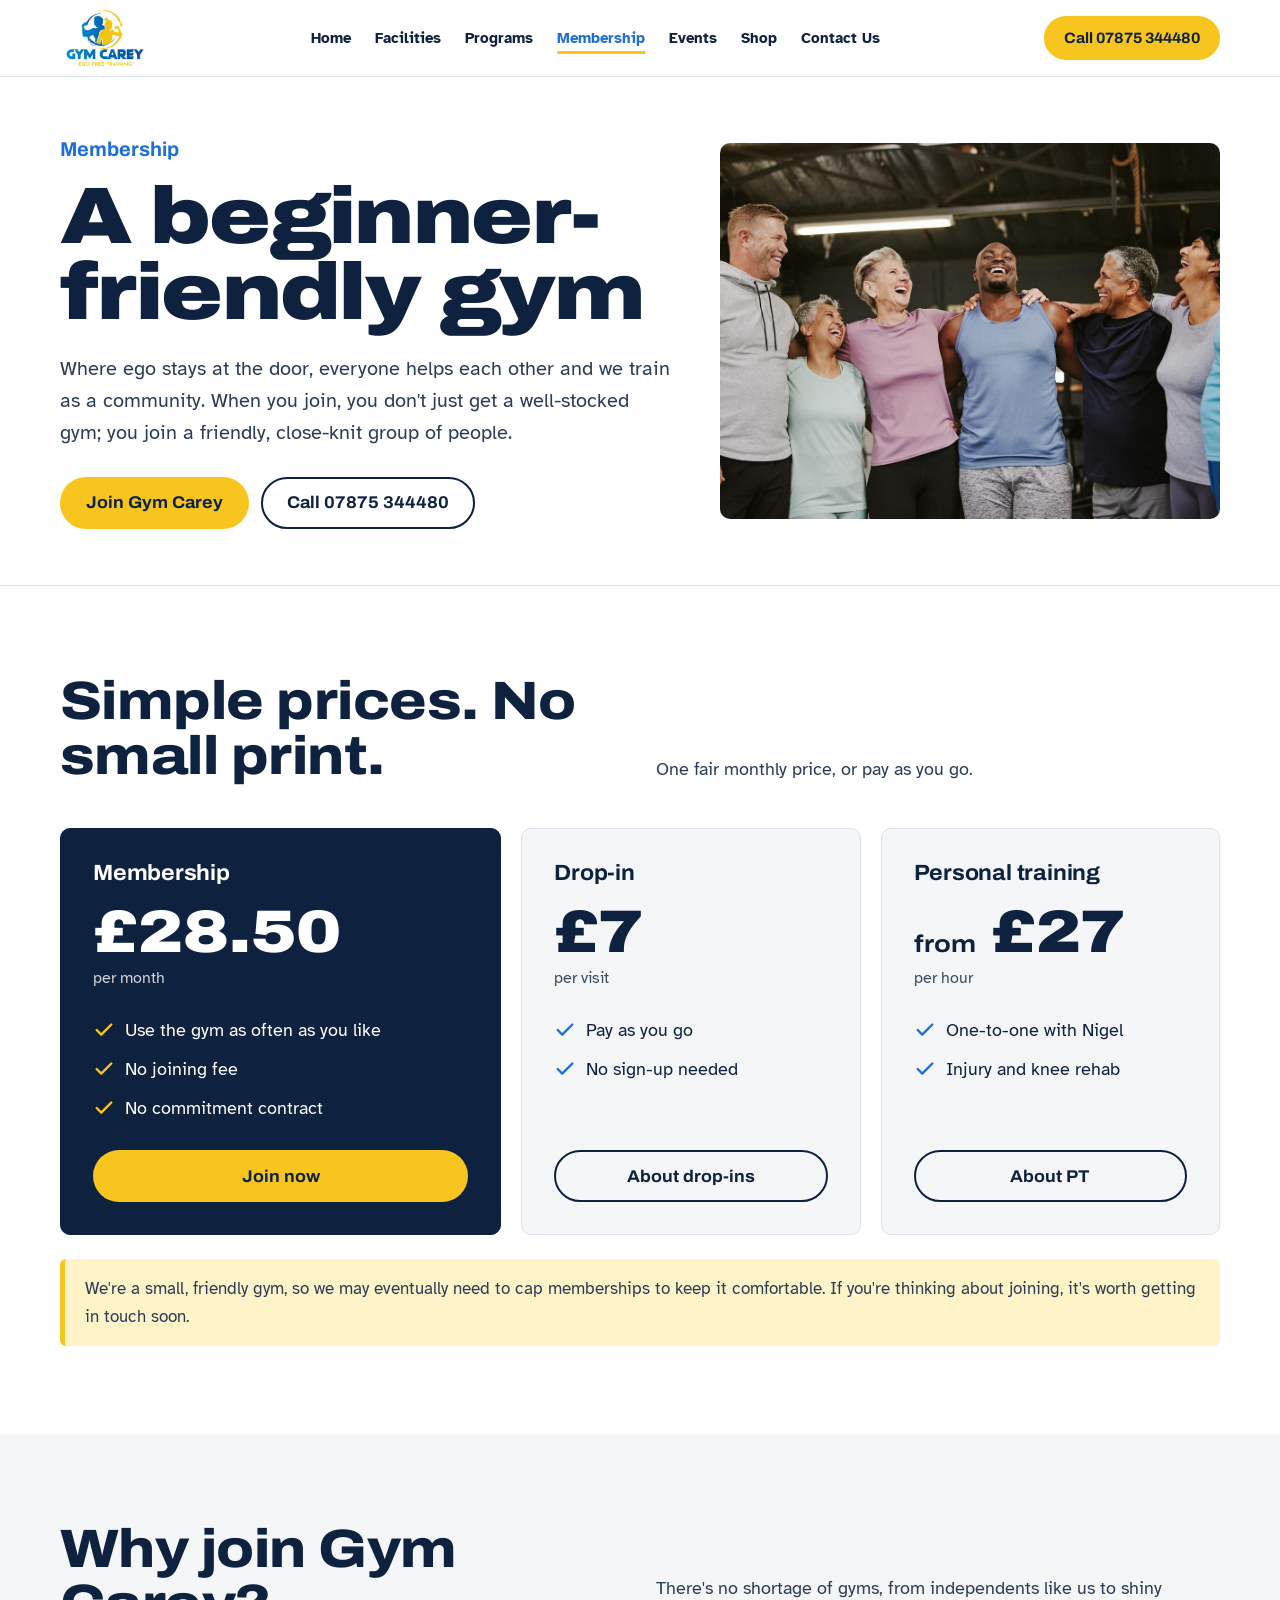
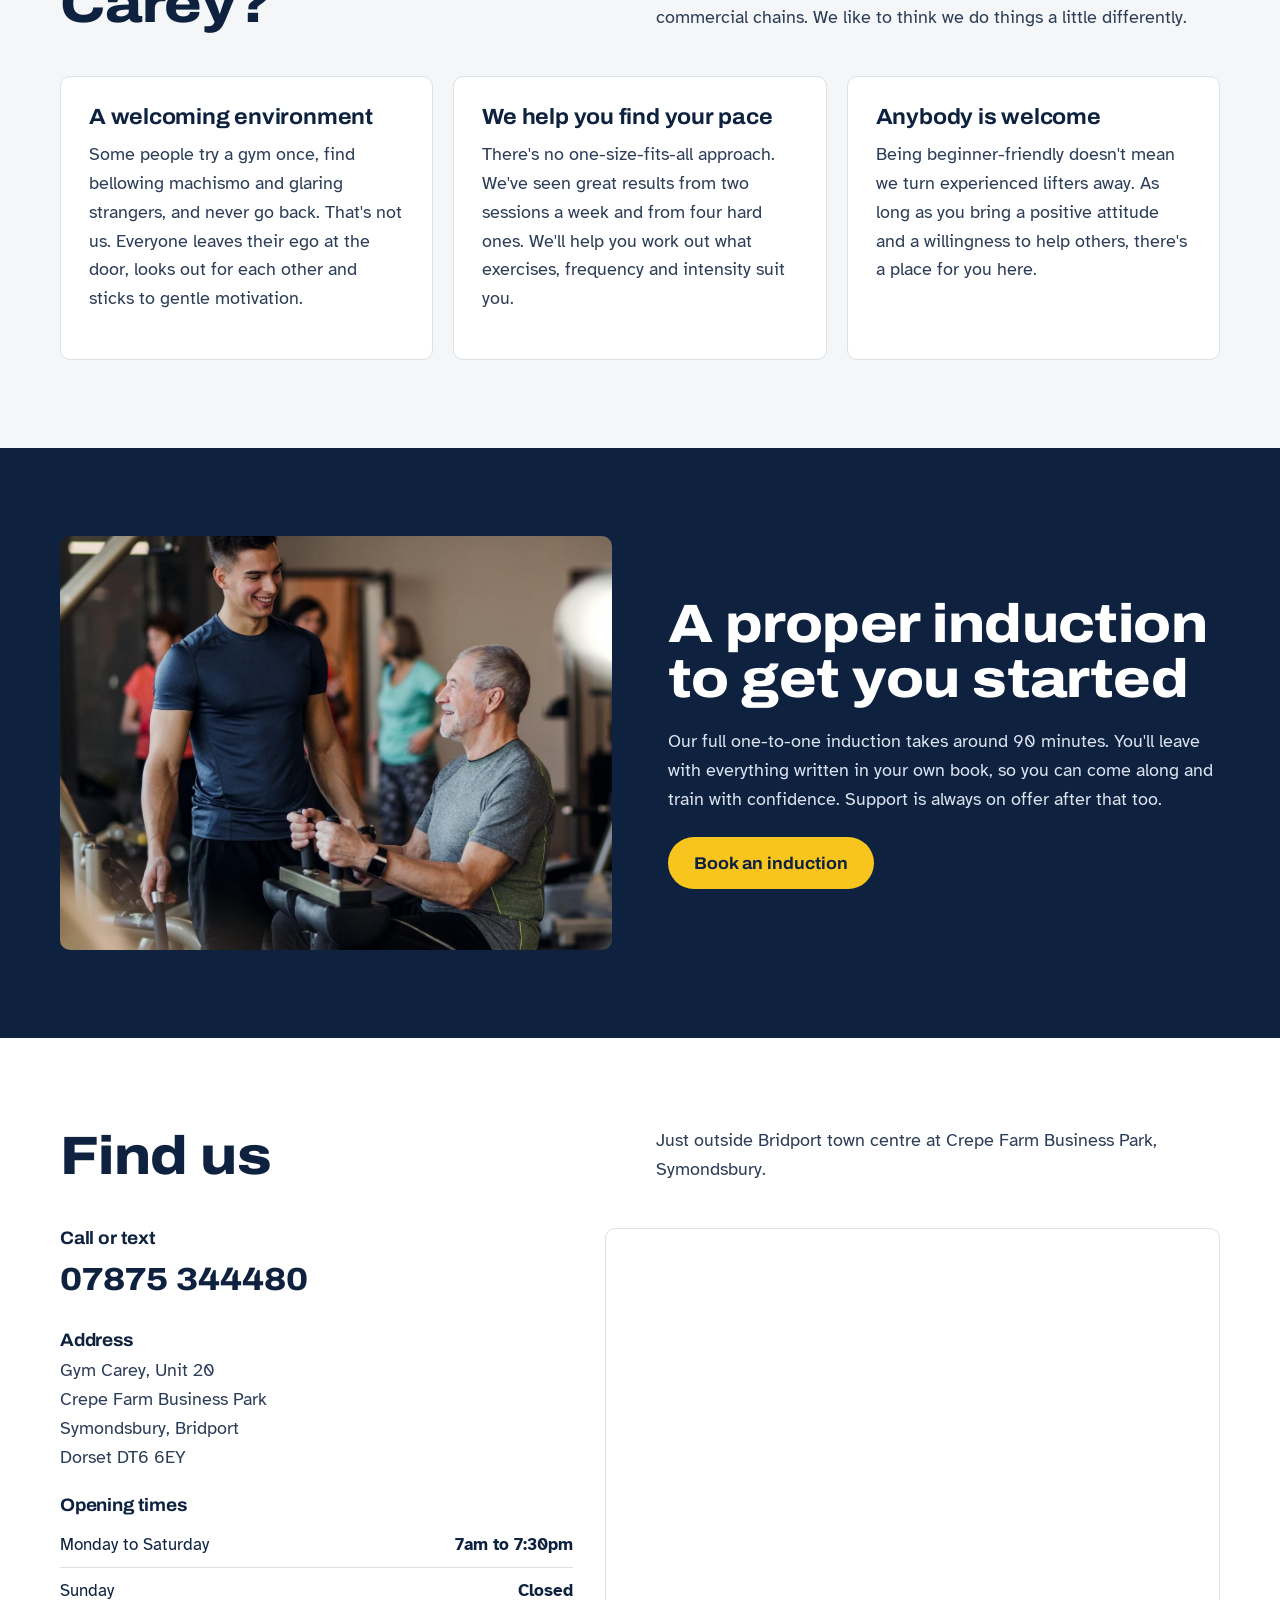
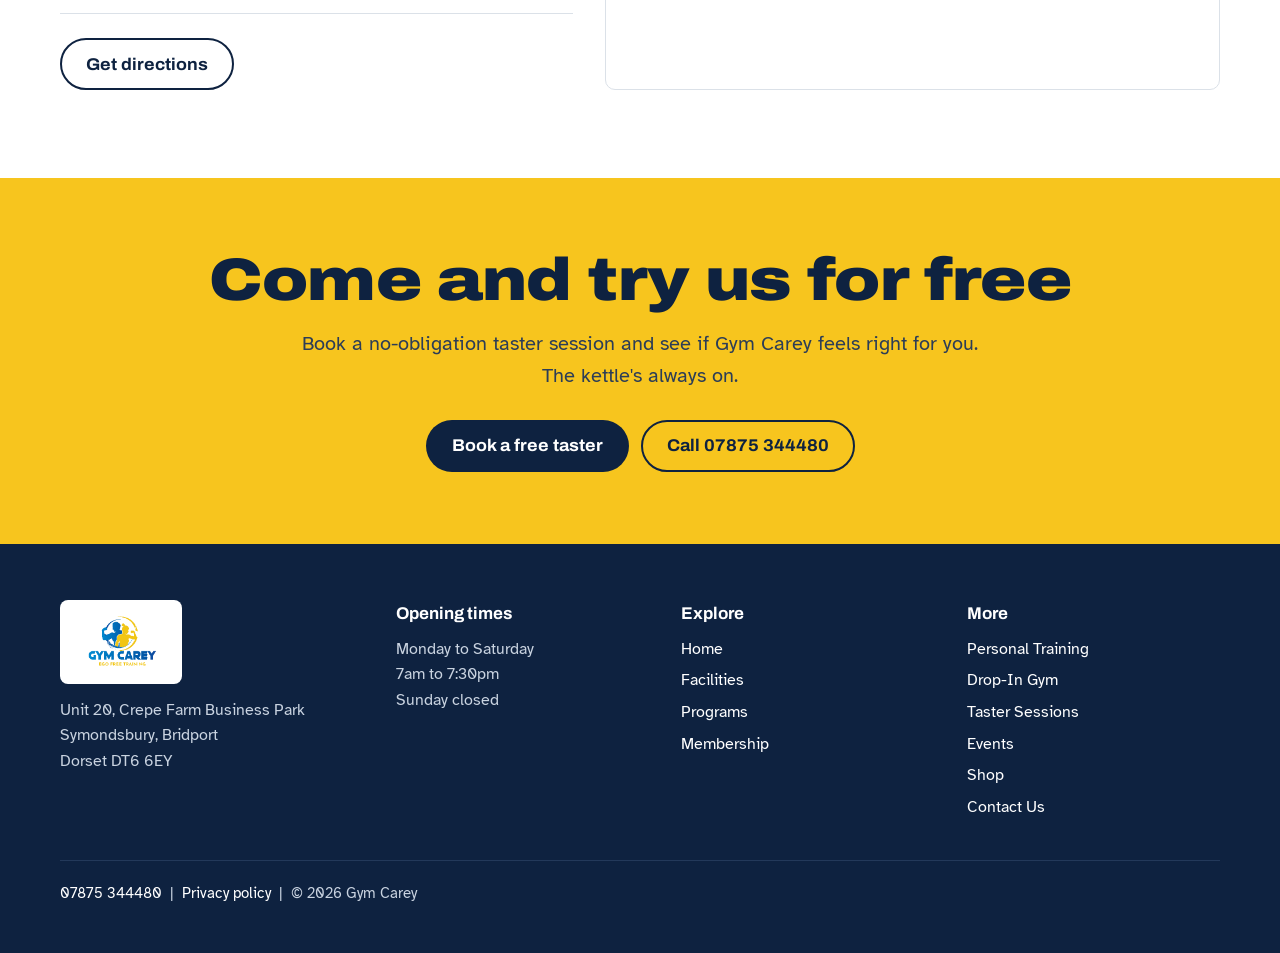
==== beginner-friendly-gym/index.html @ 3273cd7b "Rebuild all Gym Carey pages with matching addresses" ====
<!doctype html>
<html lang="en-GB">
<head>
<meta charset="utf-8">
<meta name="viewport" content="width=device-width, initial-scale=1">
<title>Membership | Beginner-Friendly Gym in Bridport | Gym Carey</title>
<meta name="description" content="Join Gym Carey for £28.50 a month with no joining fee and no contract. A beginner-friendly, ego-free gym community in Bridport.">
<meta property="og:title" content="Membership | Beginner-Friendly Gym in Bridport | Gym Carey">
<meta property="og:description" content="Join Gym Carey for £28.50 a month with no joining fee and no contract. A beginner-friendly, ego-free gym community in Bridport.">
<meta property="og:image" content="../images/gym-community77.jpg">
<link rel="icon" href="../images/logo.png">
<link rel="preconnect" href="https://fonts.googleapis.com">
<link rel="preconnect" href="https://fonts.gstatic.com" crossorigin>
<link href="https://fonts.googleapis.com/css2?family=Archivo:wdth,wght@62..125,500;62..125,700;62..125,800;62..125,900&family=Atkinson+Hyperlegible:ital,wght@0,400;0,700;1,400&display=swap" rel="stylesheet">
<link rel="stylesheet" href="../style.css">
<script type="application/ld+json">{"@context":"https://schema.org","@type":"ExerciseGym","name":"Gym Carey","slogan":"Ego Free Training","telephone":"+447875344480","url":"https://www.gymcarey.co.uk","address":{"@type":"PostalAddress","streetAddress":"Unit 20, Crepe Farm Business Park, Symondsbury","addressLocality":"Bridport","addressRegion":"Dorset","postalCode":"DT6 6EY","addressCountry":"GB"},"openingHoursSpecification":[{"@type":"OpeningHoursSpecification","dayOfWeek":["Monday","Tuesday","Wednesday","Thursday","Friday","Saturday"],"opens":"07:00","closes":"19:30"}],"priceRange":"£7–£28.50"}</script>
</head>
<body>
<header>
  <div class="wrap nav">
    <a class="logo" href="../" aria-label="Gym Carey home"><img src="../images/logo-crop33.png" alt="Gym Carey, Ego Free Training"></a>
    <ul id="menu"><li><a href="../">Home</a></li><li><a href="../no-judgement-gym/">Facilities</a></li><li class="has-sub"><a href="../no-judgement-fitness/">Programs</a><ul class="sub"><li><a href="../sessions/personal-training/">Personal Training</a></li><li><a href="../sessions/drop-in-sessions/">Drop-In Gym</a></li><li><a href="../sessions/taster-sessions/">Taster Sessions</a></li></ul></li><li><a href="../beginner-friendly-gym/" aria-current="page">Membership</a></li><li><a href="../events/">Events</a></li><li><a href="../shop/">Shop</a></li><li><a href="../contact/">Contact Us</a></li></ul>
    <a class="btn btn-yellow call" href="tel:07875344480">Call 07875 344480</a>
    <button class="menu-btn" aria-label="Open menu" aria-expanded="false" aria-controls="menu" onclick="var m=document.getElementById('menu');var o=m.classList.toggle('open');this.setAttribute('aria-expanded',o)"><svg width="28" height="28" viewBox="0 0 24 24" fill="none" stroke="currentColor" stroke-width="2" stroke-linecap="round"><path d="M4 7h16M4 12h16M4 17h16"/></svg></button>
  </div>
</header>
<main>
<section class="page-hero" style="padding:0"><div class="wrap">
<div><p class="kicker">Membership</p><h1>A beginner-friendly gym</h1><p class="lede">Where ego stays at the door, everyone helps each other and we train as a community. When you join, you don't just get a well-stocked gym; you join a friendly, close-knit group of people.</p><div class="btn-row"><a class="btn btn-yellow" href="../contact/">Join Gym Carey</a><a class="btn btn-line" href="tel:07875344480">Call 07875 344480</a></div></div>
<img src="../images/gym-community77.jpg" alt="Gym members standing together, smiling"></div></section><section class="white" aria-labelledby="pr-h"><div class="wrap">
<div class="head"><h2 id="pr-h">Simple prices. No small print.</h2><p>One fair monthly price, or pay as you go.</p></div>
<div class="price-grid">
<div class="plan main"><h3>Membership</h3><div class="amount">£28.50</div><div class="per">per month</div><ul class="ticks"><li>Use the gym as often as you like</li><li>No joining fee</li><li>No commitment contract</li></ul><a class="btn btn-yellow" href="../contact/">Join now</a></div>
<div class="plan"><h3>Drop-in</h3><div class="amount">£7</div><div class="per">per visit</div><ul class="ticks"><li>Pay as you go</li><li>No sign-up needed</li></ul><a class="btn btn-line" href="../sessions/drop-in-sessions/">About drop-ins</a></div>
<div class="plan"><h3>Personal training</h3><div class="amount"><small>from</small> £27</div><div class="per">per hour</div><ul class="ticks"><li>One-to-one with Nigel</li><li>Injury and knee rehab</li></ul><a class="btn btn-line" href="../sessions/personal-training/">About PT</a></div>
</div><p class="note">We're a small, friendly gym, so we may eventually need to cap memberships to keep it comfortable. If you're thinking about joining, it's worth getting in touch soon.</p></div></section>
<section aria-labelledby="why-h"><div class="wrap">
<div class="head"><h2 id="why-h">Why join Gym Carey?</h2><p>There's no shortage of gyms, from independents like us to shiny commercial chains. We like to think we do things a little differently.</p></div>
<div class="cards">
<div class="card"><h3>A welcoming environment</h3><p>Some people try a gym once, find bellowing machismo and glaring strangers, and never go back. That's not us. Everyone leaves their ego at the door, looks out for each other and sticks to gentle motivation.</p></div>
<div class="card"><h3>We help you find your pace</h3><p>There's no one-size-fits-all approach. We've seen great results from two sessions a week and from four hard ones. We'll help you work out what exercises, frequency and intensity suit you.</p></div>
<div class="card"><h3>Anybody is welcome</h3><p>Being beginner-friendly doesn't mean we turn experienced lifters away. As long as you bring a positive attitude and a willingness to help others, there's a place for you here.</p></div>
</div></div></section>
<section class="dark" aria-labelledby="ind-h"><div class="wrap split">
<img src="../images/personal-trainer-0431.jpg" alt="A trainer guiding someone through an exercise">
<div><h2 id="ind-h">A proper induction to get you started</h2><p>Our full one-to-one induction takes around 90 minutes. You'll leave with everything written in your own book, so you can come along and train with confidence. Support is always on offer after that too.</p><div class="btn-row" style="margin-top:24px"><a class="btn btn-yellow" href="tel:07875344480">Book an induction</a></div></div>
</div></section>
<section class="white" id="find" aria-labelledby="find-h"><div class="wrap">
<div class="head"><h2 id="find-h">Find us</h2><p>Just outside Bridport town centre at Crepe Farm Business Park, Symondsbury.</p></div>
<div class="find-grid"><div class="info">
<div><h3>Call or text</h3><a class="tel" href="tel:07875344480">07875 344480</a></div>
<div><h3>Address</h3><p>Gym Carey, Unit 20<br>Crepe Farm Business Park<br>Symondsbury, Bridport<br>Dorset DT6 6EY</p></div>
<div><h3>Opening times</h3><table class="hours"><tr><td>Monday to Saturday</td><td>7am to 7:30pm</td></tr><tr><td>Sunday</td><td>Closed</td></tr></table></div>
<div><a class="btn btn-line" href="https://www.google.com/maps/search/?api=1&amp;query=Crepe+Farm+Business+Park+Symondsbury+Bridport+DT6+6EY">Get directions</a></div>
</div><div class="map"><iframe title="Map showing Gym Carey at Crepe Farm Business Park" loading="lazy" src="https://maps.google.com/maps?q=Crepe%20Farm%20Business%20Park%2C%20Symondsbury%2C%20DT6%206EY&amp;z=14&amp;output=embed"></iframe></div></div>
</div></section>
<section class="cta" aria-labelledby="cta-h">
  <div class="wrap">
    <h2 id="cta-h">Come and try us for free</h2>
    <p>Book a no-obligation taster session and see if Gym Carey feels right for you. The kettle's always on.</p>
    <div class="btn-row"><a class="btn btn-yellow" href="../contact/">Book a free taster</a><a class="btn btn-line" href="tel:07875344480">Call 07875 344480</a></div>
  </div>
</section>
</main>
<footer>
  <div class="wrap">
    <div class="foot">
      <div><img src="../images/logo.png" alt="Gym Carey, Ego Free Training"><p style="margin:0">Unit 20, Crepe Farm Business Park<br>Symondsbury, Bridport<br>Dorset DT6 6EY</p></div>
      <div><h4>Opening times</h4><p style="margin:0">Monday to Saturday<br>7am to 7:30pm<br>Sunday closed</p></div>
      <div><h4>Explore</h4><ul><li><a href="../">Home</a></li><li><a href="../no-judgement-gym/">Facilities</a></li><li><a href="../no-judgement-fitness/">Programs</a></li><li><a href="../beginner-friendly-gym/">Membership</a></li></ul></div>
      <div><h4>More</h4><ul><li><a href="../sessions/personal-training/">Personal Training</a></li><li><a href="../sessions/drop-in-sessions/">Drop-In Gym</a></li><li><a href="../sessions/taster-sessions/">Taster Sessions</a></li><li><a href="../events/">Events</a></li><li><a href="../shop/">Shop</a></li><li><a href="../contact/">Contact Us</a></li></ul></div>
    </div>
    <div class="legal"><a href="tel:07875344480">07875 344480</a> &nbsp;|&nbsp; <a href="https://www.gymcarey.co.uk/privacy">Privacy policy</a> &nbsp;|&nbsp; © 2026 Gym Carey</div>
  </div>
</footer>
<div class="mobile-bar"><a class="btn btn-line" href="tel:07875344480">Call us</a><a class="btn btn-yellow" href="../contact/">Free taster</a></div>
</body>
</html>
---- style.css ----
:root{--chalk:#f4f6f8;--paper:#fff;--ink:#0e2240;--ink-2:#2c3d57;--steel:#5b6675;--line:#dbe1e8;--blue:#1e6fd9;--blue-deep:#154f9e;--yellow:#f7c51e;--yellow-soft:#fff4c7;--radius:10px;--wide:"Archivo",system-ui,sans-serif;--body:"Atkinson Hyperlegible",system-ui,sans-serif}
*{box-sizing:border-box}
html{scroll-behavior:smooth;scroll-padding-top:84px}
@media (prefers-reduced-motion:reduce){html{scroll-behavior:auto}}
body{margin:0;background:var(--chalk);color:var(--ink);font-family:var(--body);font-size:18px;line-height:1.6;-webkit-font-smoothing:antialiased}
img{max-width:100%;display:block}
a{color:var(--blue-deep)}
a:focus-visible,button:focus-visible{outline:3px solid var(--yellow);outline-offset:3px;border-radius:4px}
.wrap{width:min(1160px,100% - 32px);margin-inline:auto}
h1,h2,h3{font-family:var(--wide);line-height:1.02;margin:0;letter-spacing:-.01em;color:var(--ink)}
h2{font-size:clamp(32px,5vw,54px);font-weight:800;font-stretch:112%}
h3{font-size:22px;font-weight:700;font-stretch:105%;line-height:1.15}
p{margin:0 0 1em}
.lede{font-size:20px;color:var(--ink-2);max-width:58ch}
.btn{display:inline-flex;align-items:center;justify-content:center;gap:10px;min-height:52px;padding:0 24px;border-radius:999px;font-family:var(--wide);font-weight:700;font-stretch:105%;font-size:17px;text-decoration:none;border:2px solid transparent;cursor:pointer;text-align:center}
.btn-yellow{background:var(--yellow);color:var(--ink)}.btn-yellow:hover{background:#ffd645}
.btn-line{border-color:var(--ink);color:var(--ink);background:transparent}.btn-line:hover{background:var(--ink);color:#fff}
.btn-row{display:flex;flex-wrap:wrap;gap:12px}
header{position:sticky;top:0;z-index:50;background:rgba(255,255,255,.97);border-bottom:1px solid var(--line)}
.nav{display:flex;align-items:center;justify-content:space-between;gap:16px;height:76px}
.nav .logo img{height:62px;width:auto}
.nav ul{display:flex;gap:4px;list-style:none;margin:0;padding:0;align-items:center}
.nav ul a{display:block;color:var(--ink);text-decoration:none;font-weight:700;font-size:15px;padding:8px 10px;border-radius:6px}
.nav ul a:hover,.nav ul a[aria-current]{color:var(--blue)}
.nav ul a[aria-current]{text-decoration:underline;text-decoration-thickness:3px;text-decoration-color:var(--yellow);text-underline-offset:8px}
.nav li.has-sub{position:relative}
.nav .sub{display:none;position:absolute;top:100%;left:0;min-width:220px;background:#fff;border:1px solid var(--line);border-radius:var(--radius);padding:6px;box-shadow:0 12px 30px rgba(14,34,64,.12);flex-direction:column;align-items:stretch}
.nav li.has-sub:hover .sub,.nav li.has-sub:focus-within .sub{display:flex}
.nav .call{min-height:44px;padding:0 18px;font-size:15px;white-space:nowrap}
.menu-btn{display:none;background:none;border:0;padding:10px;color:var(--ink);cursor:pointer}
@media (max-width:1080px){
 .nav>ul{display:none;position:absolute;left:0;right:0;top:76px;flex-direction:column;align-items:stretch;gap:0;background:#fff;border-bottom:1px solid var(--line);max-height:calc(100vh - 76px);overflow:auto}
 .nav>ul.open{display:flex}
 .nav ul a{padding:14px 16px;border-top:1px solid var(--line);border-radius:0;font-size:17px}
 .nav .sub{display:flex;position:static;border:0;box-shadow:none;padding:0;min-width:0}
 .nav .sub a{padding-left:36px;font-weight:400}
 .menu-btn{display:block}
 .nav .call{display:none}
}
.hero{background:var(--paper);padding:56px 0 0;overflow:hidden}
.hero-grid{display:grid;grid-template-columns:1.05fr .95fr;gap:48px;align-items:end}
.hero h1{font-size:clamp(46px,8vw,104px);font-weight:900;font-stretch:118%;line-height:.92;letter-spacing:-.02em}
.hero h1 .ego{display:block;color:var(--blue)}
.hero .lede{margin:24px 0 32px}
.hero .btn-row{margin-bottom:40px}
.hero-photo{position:relative;align-self:stretch}
.hero-photo img{width:100%;height:100%;min-height:420px;object-fit:cover;border-radius:var(--radius) var(--radius) 0 0}
.price-badge{position:absolute;left:-28px;bottom:36px;background:var(--yellow);color:var(--ink);border-radius:50%;width:168px;height:168px;display:grid;place-content:center;text-align:center;box-shadow:0 10px 30px rgba(14,34,64,.25);transform:rotate(-8deg)}
.price-badge strong{font-family:var(--wide);font-weight:900;font-stretch:115%;font-size:42px;line-height:1}
.price-badge span{font-size:14px;font-weight:700;line-height:1.25}
@media (max-width:900px){.hero{padding-top:36px}.hero-grid{grid-template-columns:1fr;gap:8px}.hero-photo img{min-height:300px;max-height:380px}.price-badge{left:auto;right:12px;bottom:auto;top:-40px;width:128px;height:128px}.price-badge strong{font-size:32px}.price-badge span{font-size:12px}}
.page-hero{background:var(--paper);border-bottom:1px solid var(--line)}
.page-hero .wrap{display:grid;grid-template-columns:1.1fr .9fr;gap:48px;align-items:center;padding:56px 0}
.page-hero h1{font-size:clamp(40px,6.5vw,80px);font-weight:900;font-stretch:118%;line-height:.95;letter-spacing:-.02em}
.page-hero .kicker{color:var(--blue);font-family:var(--wide);font-weight:700;font-size:20px;margin:0 0 14px}
.page-hero .lede{margin:22px 0 28px}
.page-hero img{width:100%;aspect-ratio:4/3;object-fit:cover;border-radius:var(--radius)}
@media (max-width:860px){.page-hero .wrap{grid-template-columns:1fr;gap:28px;padding:40px 0}}
.promise{background:var(--ink);color:#fff}
.promise ul{list-style:none;margin:0;padding:22px 0;display:grid;grid-template-columns:repeat(4,1fr);gap:16px}
.promise li{display:flex;align-items:center;gap:12px;font-weight:700;font-size:17px}
.promise svg{flex:none;width:26px;height:26px;color:var(--yellow)}
@media (max-width:900px){.promise ul{grid-template-columns:1fr 1fr}}
@media (max-width:480px){.promise li{font-size:15px}}
section{padding:88px 0}
@media (max-width:700px){section{padding:60px 0}}
.white{background:var(--paper)}
.dark{background:var(--ink);color:#fff}.dark h2,.dark h3{color:#fff}.dark p{color:#dbe3ee}
.head{display:grid;grid-template-columns:1fr 1fr;gap:32px;align-items:end;margin-bottom:44px}
.head p{color:var(--ink-2);margin:0}.dark .head p{color:#c9d3e0}
@media (max-width:800px){.head{grid-template-columns:1fr;gap:16px}}
.split{display:grid;grid-template-columns:1fr 1fr;gap:56px;align-items:center}
.split img{width:100%;aspect-ratio:4/3;object-fit:cover;border-radius:var(--radius)}
.split h2{margin-bottom:20px}
.split p{color:var(--ink-2)}.dark .split p{color:#dbe3ee}
@media (max-width:860px){.split{grid-template-columns:1fr;gap:28px}}
.cards{display:grid;grid-template-columns:repeat(3,1fr);gap:20px}
.card{background:var(--paper);border:1px solid var(--line);border-radius:var(--radius);padding:28px;display:flex;flex-direction:column}
.chalk .card,section:not(.white) .card{background:var(--paper)}
.white .card{background:var(--chalk)}
.card p{color:var(--ink-2);margin:10px 0 18px}
.card .more{margin-top:auto;font-family:var(--wide);font-weight:700;color:var(--blue-deep);text-decoration:none}
.card .more:hover{text-decoration:underline}
.card .tag{display:inline-block;align-self:flex-start;background:var(--yellow);color:var(--ink);font-weight:700;font-size:15px;padding:2px 12px;border-radius:999px;margin-bottom:14px}
@media (max-width:860px){.cards{grid-template-columns:1fr}}
.steps{counter-reset:s}
.steps .card::before{counter-increment:s;content:counter(s);display:grid;place-content:center;width:52px;height:52px;border-radius:50%;background:var(--blue);color:#fff;font-family:var(--wide);font-weight:900;font-size:24px;margin-bottom:20px}
.price-grid{display:grid;grid-template-columns:1.3fr 1fr 1fr;gap:20px}
.plan{border:1px solid var(--line);border-radius:var(--radius);padding:32px;display:flex;flex-direction:column;background:var(--chalk)}
.plan.main{background:var(--ink);color:#fff;border-color:var(--ink)}
.plan.main h3,.plan.main .amount{color:#fff}
.plan .amount{font-family:var(--wide);font-weight:900;font-stretch:115%;font-size:60px;line-height:1;margin:16px 0 4px;color:var(--ink)}
.plan .amount small{font-size:.4em;font-weight:700}
.plan .per{font-size:16px;opacity:.8}
.plan .btn{margin-top:auto}
.price-grid.pt{grid-template-columns:1fr 1.4fr}
.price-grid.two{grid-template-columns:1fr 1fr}
@media (max-width:900px){.price-grid,.price-grid.pt,.price-grid.two{grid-template-columns:1fr}}
.ticks{list-style:none;padding:0;margin:24px 0 28px;display:grid;gap:10px}
.ticks li{display:flex;gap:10px;align-items:flex-start}
.ticks li::before{content:"";flex:none;width:22px;height:22px;margin-top:3px;background:var(--blue);-webkit-mask:url("data:image/svg+xml,%3Csvg xmlns='http://www.w3.org/2000/svg' viewBox='0 0 24 24' fill='none' stroke='black' stroke-width='2.6' stroke-linecap='round' stroke-linejoin='round'%3E%3Cpath d='M20 6 9 17l-5-5'/%3E%3C/svg%3E") center/contain no-repeat;mask:url("data:image/svg+xml,%3Csvg xmlns='http://www.w3.org/2000/svg' viewBox='0 0 24 24' fill='none' stroke='black' stroke-width='2.6' stroke-linecap='round' stroke-linejoin='round'%3E%3Cpath d='M20 6 9 17l-5-5'/%3E%3C/svg%3E") center/contain no-repeat}
.plan.main .ticks li::before,.dark .ticks li::before{background:var(--yellow)}
.note{margin:24px 0 0;padding:16px 20px;background:var(--yellow-soft);border-left:5px solid var(--yellow);border-radius:6px;color:var(--ink-2);font-size:17px}
.kit-grid{display:grid;grid-template-columns:1fr 1fr;gap:48px;align-items:start}
.kit-photos{display:grid;grid-template-columns:1fr 1fr;gap:12px}
.kit-photos img{width:100%;aspect-ratio:1/1;object-fit:cover;border-radius:var(--radius)}
.kit-photos img:first-child{grid-column:span 2;aspect-ratio:16/10}
.kit-lists{display:grid;gap:28px}
.kit-lists h3{padding-bottom:10px;border-bottom:3px solid var(--yellow);display:inline-block;margin-bottom:12px}
.tags{display:flex;flex-wrap:wrap;gap:8px;list-style:none;margin:0;padding:0}
.tags li{background:var(--paper);border:1px solid var(--line);border-radius:999px;padding:6px 14px;font-size:16px}
.white .tags li{background:var(--chalk)}
.extras{display:grid;grid-template-columns:repeat(4,1fr);gap:16px}
.extra{background:var(--paper);border-radius:var(--radius);padding:22px;border:1px solid var(--line)}
.extra svg{width:32px;height:32px;color:var(--blue);margin-bottom:10px}
.extra strong{display:block;font-family:var(--wide);font-stretch:105%;font-size:18px;margin-bottom:4px}
.extra span{color:var(--ink-2);font-size:16px;line-height:1.45}
@media (max-width:900px){.kit-grid{grid-template-columns:1fr}.extras{grid-template-columns:1fr 1fr}}
@media (max-width:480px){.extras{grid-template-columns:1fr}}
.people{display:grid;grid-template-columns:1fr 1fr;gap:20px}
.person{background:#16304f;border-radius:var(--radius);padding:32px;display:grid;grid-template-columns:auto 1fr;gap:20px;align-items:start}
.mono{width:72px;height:72px;border-radius:50%;background:var(--yellow);color:var(--ink);display:grid;place-content:center;font-family:var(--wide);font-weight:900;font-size:30px}
.person .role{color:var(--yellow);font-weight:700;margin:6px 0 12px;font-size:16px}
.person p{margin:0 0 .8em}
.person a{color:#fff}
.band{margin-top:20px;background:var(--blue);border-radius:var(--radius);padding:28px 32px;display:flex;gap:24px;align-items:center;justify-content:space-between;flex-wrap:wrap}
.band h3{font-size:26px;color:#fff}.band p{margin:6px 0 0;color:#e6efff;max-width:60ch}
@media (max-width:800px){.people{grid-template-columns:1fr}.person{grid-template-columns:1fr}}
.quals{columns:2;column-gap:40px;list-style:none;padding:0;margin:0}
.quals li{break-inside:avoid;padding:14px 0 14px 34px;border-bottom:1px solid var(--line);position:relative}
.quals li::before{content:"";position:absolute;left:0;top:19px;width:20px;height:20px;border-radius:50%;background:var(--yellow)}
@media (max-width:760px){.quals{columns:1}}
.hours{width:100%;border-collapse:collapse;font-size:17px}
.hours td{padding:9px 0;border-bottom:1px solid var(--line)}
.hours td:last-child{text-align:right;font-weight:700}
.find-grid{display:grid;grid-template-columns:1fr 1.2fr;gap:32px}
.info{display:grid;gap:24px;align-content:start}
.info h3{font-size:18px;margin-bottom:6px}
.info p{margin:0;color:var(--ink-2)}
.info a.tel{font-family:var(--wide);font-weight:800;font-stretch:110%;font-size:32px;color:var(--ink);text-decoration:none}
.map{border-radius:var(--radius);overflow:hidden;border:1px solid var(--line);min-height:400px}
.map iframe{width:100%;height:100%;min-height:400px;border:0;display:block}
@media (max-width:800px){.find-grid{grid-template-columns:1fr}}
.cta{background:var(--yellow);padding:72px 0;text-align:center}
.cta h2{font-size:clamp(32px,5.5vw,60px);font-stretch:118%;font-weight:900}
.cta p{font-size:20px;margin:16px auto 28px;max-width:52ch;color:var(--ink-2)}
.cta .btn-yellow{background:var(--ink);color:#fff}.cta .btn-yellow:hover{background:var(--ink-2)}
.cta .btn-row{justify-content:center}
footer{background:var(--ink);color:#c9d3e0;padding:56px 0 110px;font-size:16px}
.foot{display:grid;grid-template-columns:1.2fr 1fr 1fr 1fr;gap:32px}
.foot img{height:84px;width:auto;background:#fff;border-radius:8px;padding:6px 10px;margin-bottom:14px}
.foot h4{font-family:var(--wide);color:#fff;font-size:17px;margin:0 0 10px}
.foot ul{list-style:none;margin:0;padding:0;display:grid;gap:6px}
footer a{color:#fff;text-decoration:none}footer a:hover{text-decoration:underline}
.legal{margin-top:40px;padding-top:20px;border-top:1px solid #23395a;font-size:15px}
@media (max-width:860px){.foot{grid-template-columns:1fr 1fr}}
@media (min-width:701px){footer{padding-bottom:48px}}
.mobile-bar{display:none}
@media (max-width:700px){.mobile-bar{display:grid;grid-template-columns:1fr 1fr;gap:8px;position:fixed;left:0;right:0;bottom:0;z-index:60;padding:10px 12px calc(10px + env(safe-area-inset-bottom));background:#fff;border-top:1px solid var(--line);box-shadow:0 -6px 20px rgba(14,34,64,.12)}.mobile-bar .btn{min-height:48px;font-size:16px;padding:0 12px}}
.prose{max-width:68ch}
.prose p{color:var(--ink-2)}
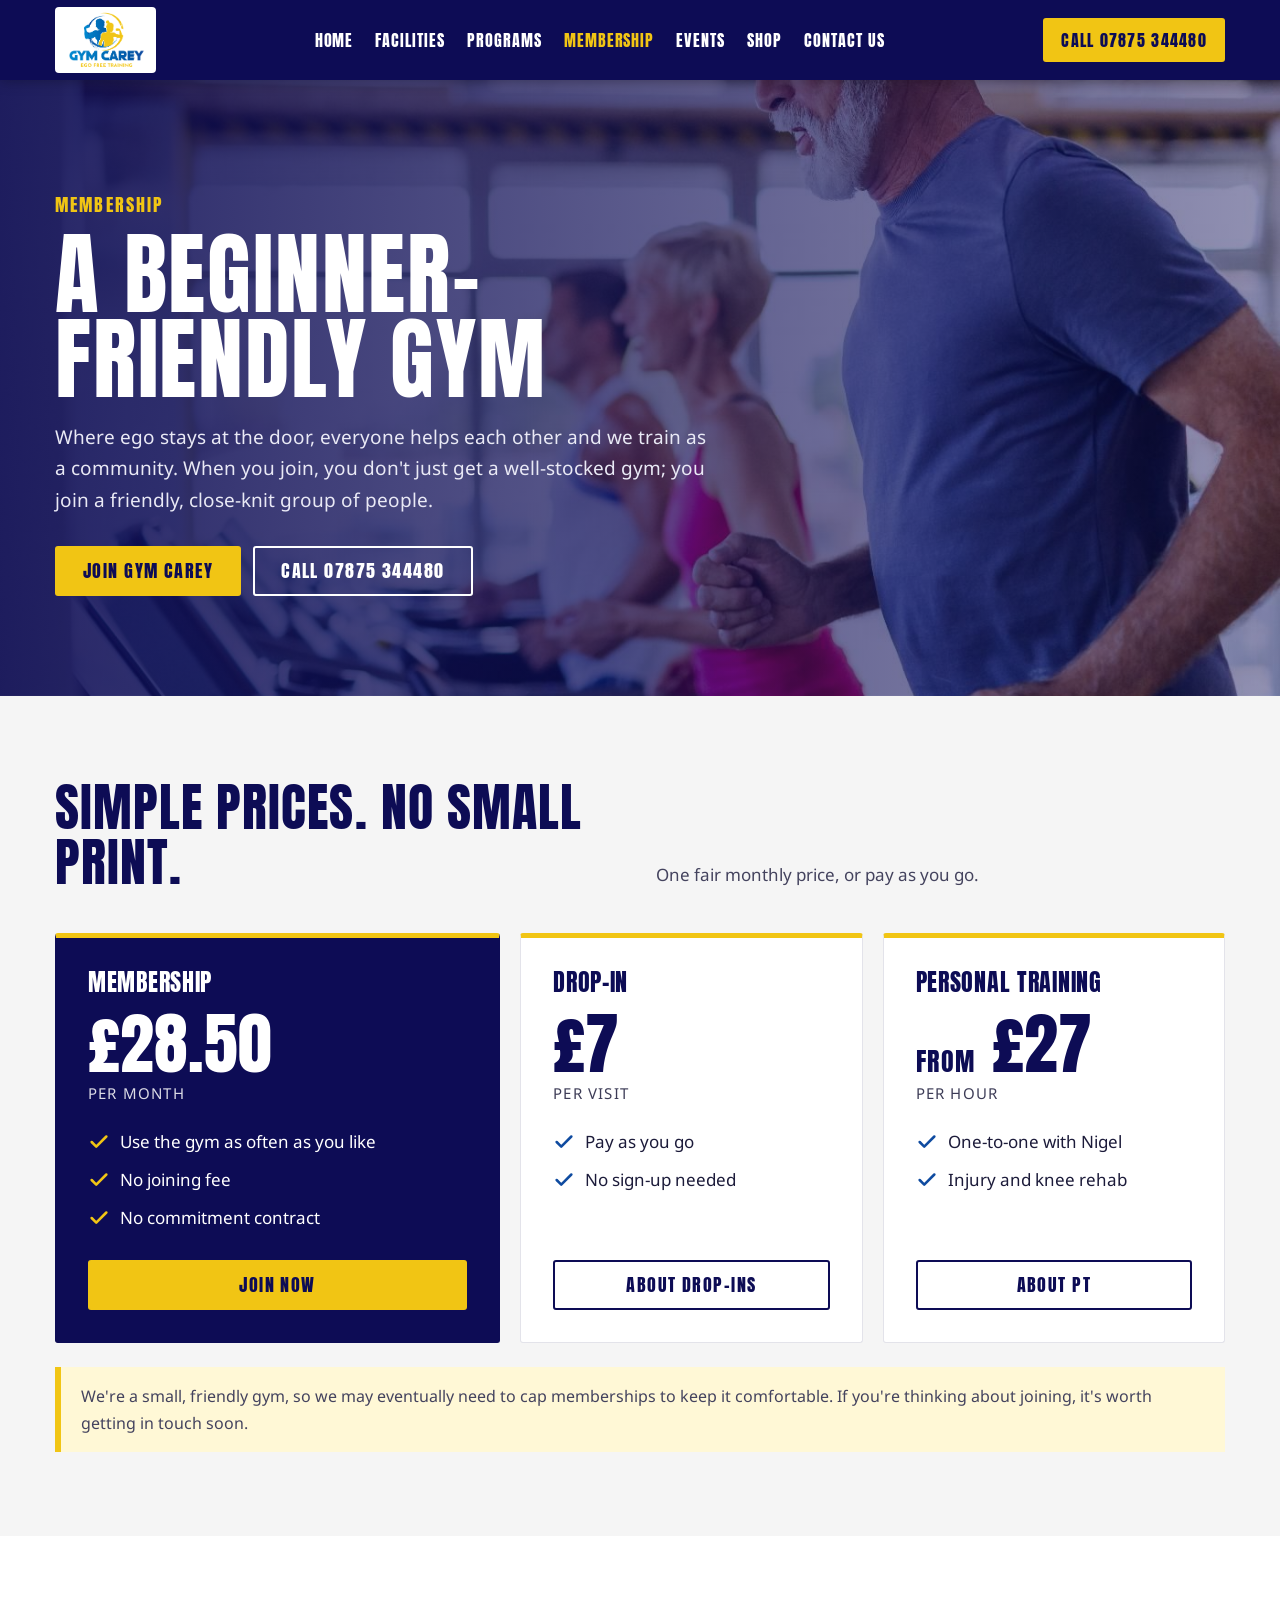
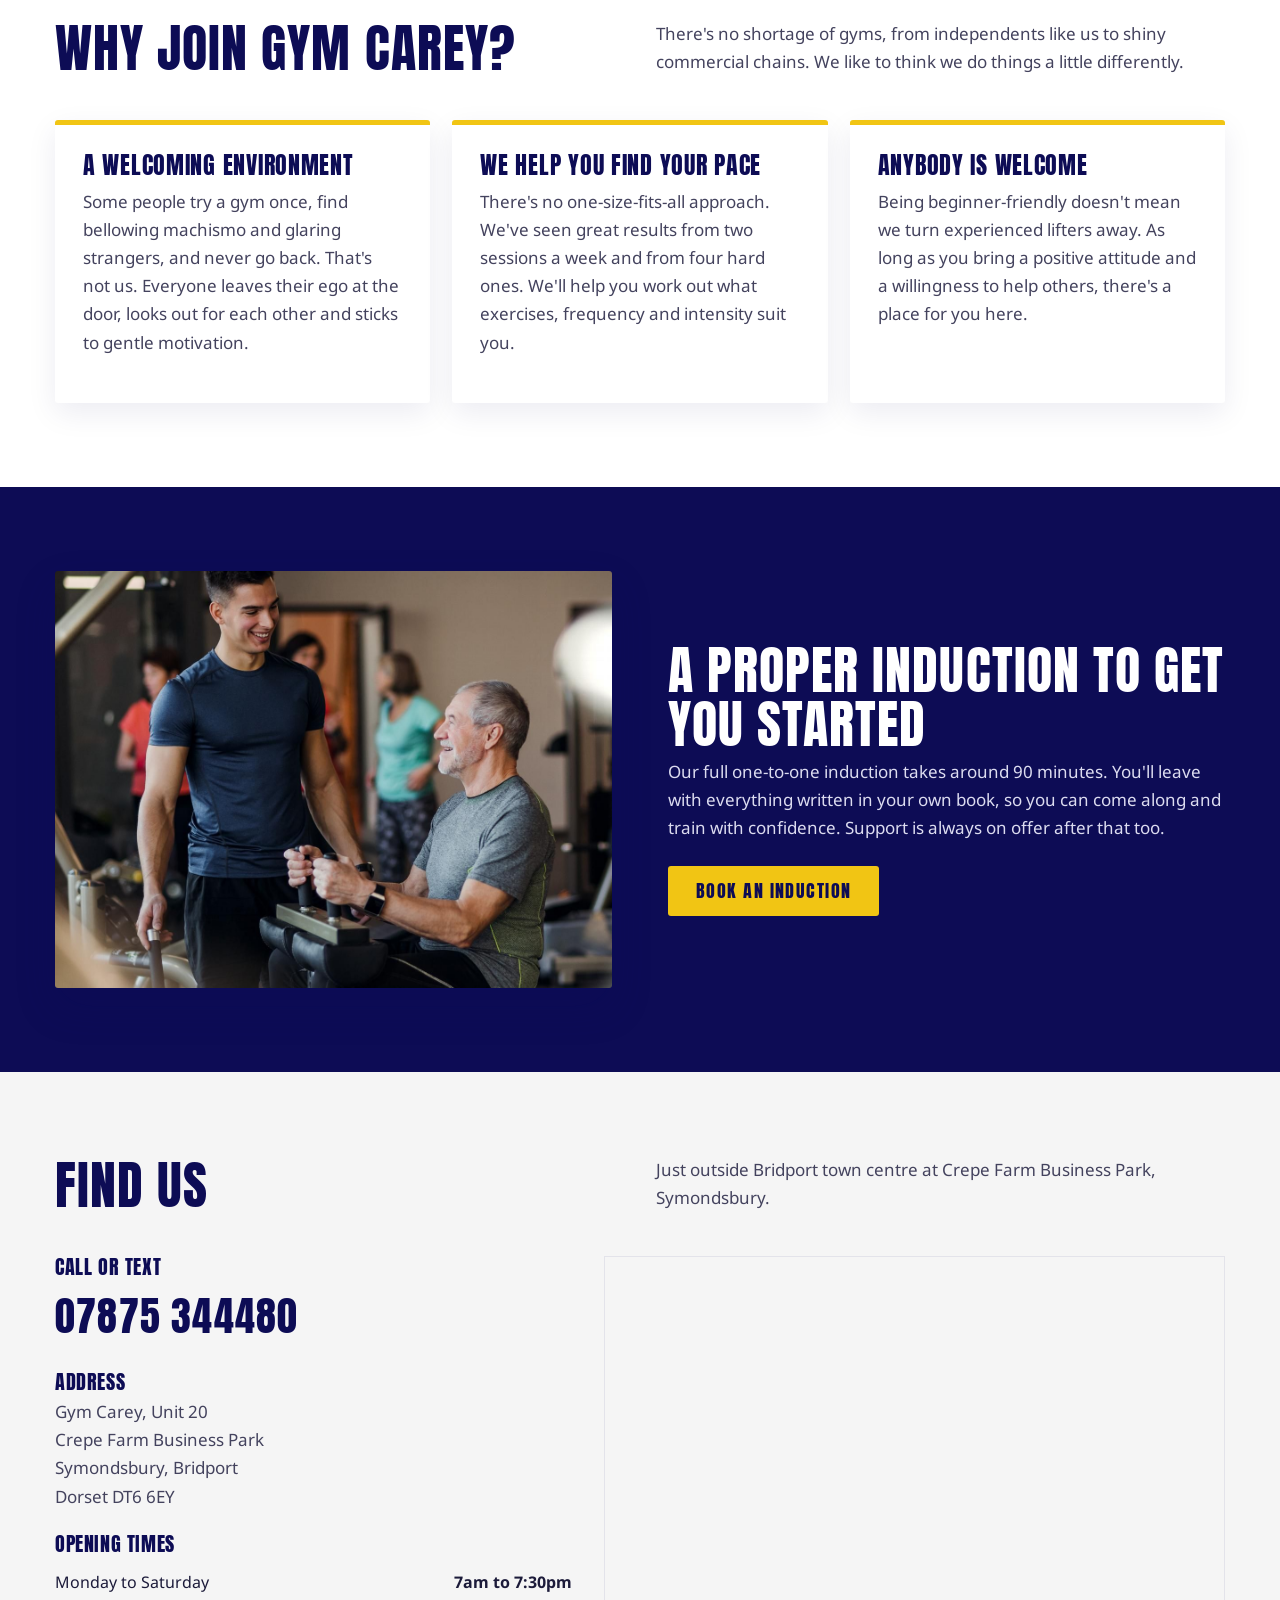
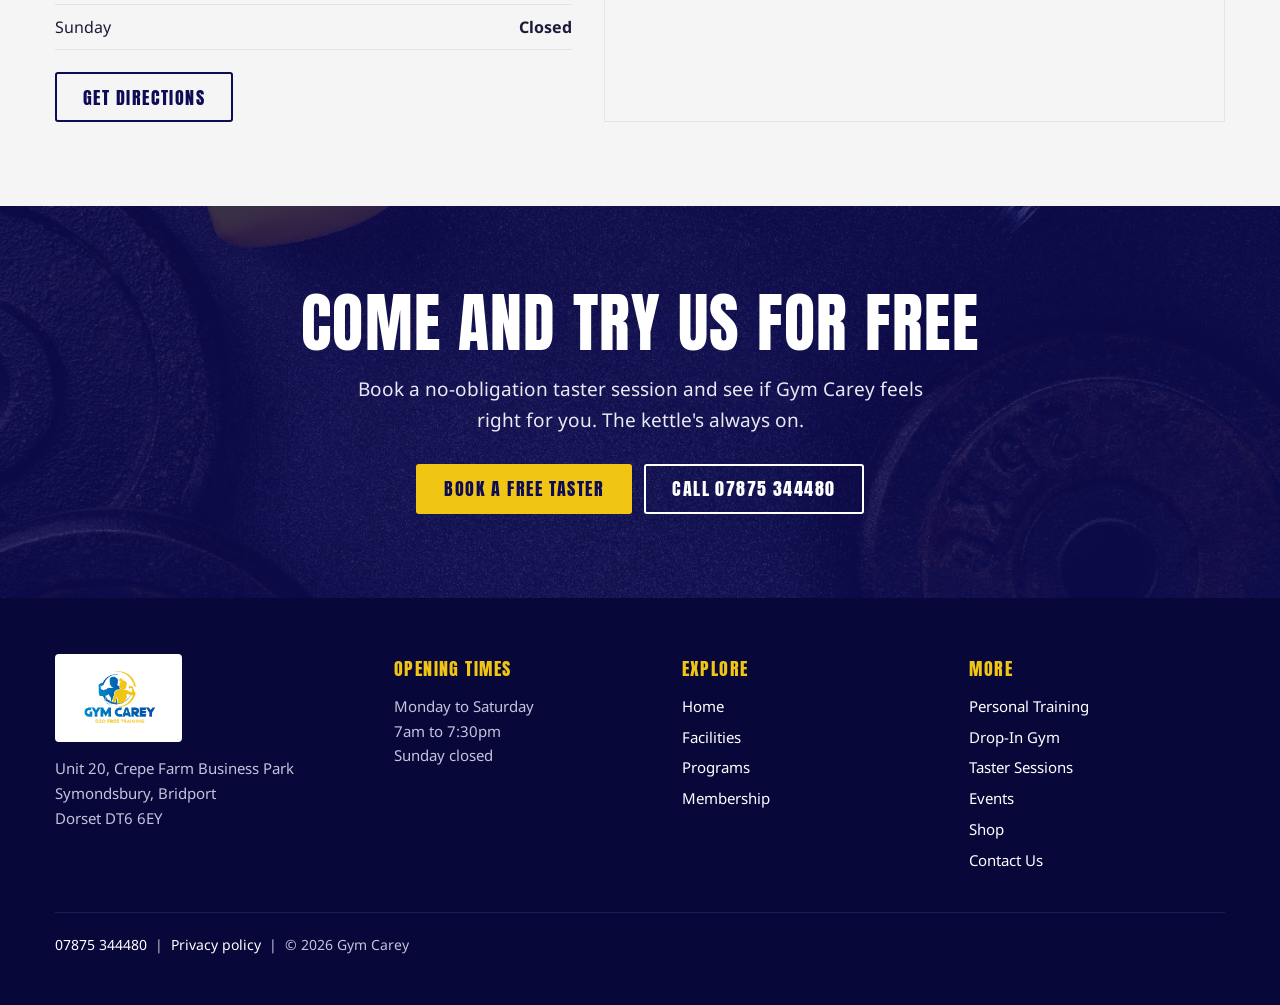
==== commit d1ff26a5: "Restyle site to match Gym Carey original look (Anton, navy and yellow, photo banners)" ====
--- a/beginner-friendly-gym/index.html
+++ b/beginner-friendly-gym/index.html
@@ -11,7 +11,7 @@
 <link rel="icon" href="../images/logo.png">
 <link rel="preconnect" href="https://fonts.googleapis.com">
 <link rel="preconnect" href="https://fonts.gstatic.com" crossorigin>
-<link href="https://fonts.googleapis.com/css2?family=Archivo:wdth,wght@62..125,500;62..125,700;62..125,800;62..125,900&family=Atkinson+Hyperlegible:ital,wght@0,400;0,700;1,400&display=swap" rel="stylesheet">
+<link href="https://fonts.googleapis.com/css2?family=Anton&family=Noto+Sans:ital,wght@0,400;0,700;1,400&display=swap" rel="stylesheet">
 <link rel="stylesheet" href="../style.css">
 <script type="application/ld+json">{"@context":"https://schema.org","@type":"ExerciseGym","name":"Gym Carey","slogan":"Ego Free Training","telephone":"+447875344480","url":"https://www.gymcarey.co.uk","address":{"@type":"PostalAddress","streetAddress":"Unit 20, Crepe Farm Business Park, Symondsbury","addressLocality":"Bridport","addressRegion":"Dorset","postalCode":"DT6 6EY","addressCountry":"GB"},"openingHoursSpecification":[{"@type":"OpeningHoursSpecification","dayOfWeek":["Monday","Tuesday","Wednesday","Thursday","Friday","Saturday"],"opens":"07:00","closes":"19:30"}],"priceRange":"£7–£28.50"}</script>
 </head>
@@ -25,9 +25,9 @@
   </div>
 </header>
 <main>
-<section class="page-hero" style="padding:0"><div class="wrap">
-<div><p class="kicker">Membership</p><h1>A beginner-friendly gym</h1><p class="lede">Where ego stays at the door, everyone helps each other and we train as a community. When you join, you don't just get a well-stocked gym; you join a friendly, close-knit group of people.</p><div class="btn-row"><a class="btn btn-yellow" href="../contact/">Join Gym Carey</a><a class="btn btn-line" href="tel:07875344480">Call 07875 344480</a></div></div>
-<img src="../images/gym-community77.jpg" alt="Gym members standing together, smiling"></div></section><section class="white" aria-labelledby="pr-h"><div class="wrap">
+<section class="page-hero" style="background-image:linear-gradient(90deg,rgba(13,12,85,.9),rgba(13,12,85,.45)),url('../images/bg/parallax-parallax_03.jpg')" aria-label="Gym members standing together, smiling"><div class="wrap">
+<p class="kicker">Membership</p><h1>A beginner-friendly gym</h1><p class="lede">Where ego stays at the door, everyone helps each other and we train as a community. When you join, you don't just get a well-stocked gym; you join a friendly, close-knit group of people.</p><div class="btn-row"><a class="btn btn-yellow" href="../contact/">Join Gym Carey</a><a class="btn btn-line" href="tel:07875344480">Call 07875 344480</a></div>
+</div></section><section class="grey" aria-labelledby="pr-h"><div class="wrap">
 <div class="head"><h2 id="pr-h">Simple prices. No small print.</h2><p>One fair monthly price, or pay as you go.</p></div>
 <div class="price-grid">
 <div class="plan main"><h3>Membership</h3><div class="amount">£28.50</div><div class="per">per month</div><ul class="ticks"><li>Use the gym as often as you like</li><li>No joining fee</li><li>No commitment contract</li></ul><a class="btn btn-yellow" href="../contact/">Join now</a></div>
@@ -45,7 +45,7 @@
 <img src="../images/personal-trainer-0431.jpg" alt="A trainer guiding someone through an exercise">
 <div><h2 id="ind-h">A proper induction to get you started</h2><p>Our full one-to-one induction takes around 90 minutes. You'll leave with everything written in your own book, so you can come along and train with confidence. Support is always on offer after that too.</p><div class="btn-row" style="margin-top:24px"><a class="btn btn-yellow" href="tel:07875344480">Book an induction</a></div></div>
 </div></section>
-<section class="white" id="find" aria-labelledby="find-h"><div class="wrap">
+<section class="grey" id="find" aria-labelledby="find-h"><div class="wrap">
 <div class="head"><h2 id="find-h">Find us</h2><p>Just outside Bridport town centre at Crepe Farm Business Park, Symondsbury.</p></div>
 <div class="find-grid"><div class="info">
 <div><h3>Call or text</h3><a class="tel" href="tel:07875344480">07875 344480</a></div>
--- a/style.css
+++ b/style.css
@@ -1,161 +1,165 @@
-:root{--chalk:#f4f6f8;--paper:#fff;--ink:#0e2240;--ink-2:#2c3d57;--steel:#5b6675;--line:#dbe1e8;--blue:#1e6fd9;--blue-deep:#154f9e;--yellow:#f7c51e;--yellow-soft:#fff4c7;--radius:10px;--wide:"Archivo",system-ui,sans-serif;--body:"Atkinson Hyperlegible",system-ui,sans-serif}
+:root{--navy:#0d0c55;--navy-2:#16157a;--blue:#0f4ba0;--yellow:#f1c514;--yellow-hi:#fce610;--grey:#f5f5f5;--ink:#1c1b3a;--ink-2:#44435e;--line:#e3e3ea;--head:"Anton",Impact,sans-serif;--body:"Noto Sans","Droid Sans",Arial,sans-serif}
 *{box-sizing:border-box}
 html{scroll-behavior:smooth;scroll-padding-top:84px}
 @media (prefers-reduced-motion:reduce){html{scroll-behavior:auto}}
-body{margin:0;background:var(--chalk);color:var(--ink);font-family:var(--body);font-size:18px;line-height:1.6;-webkit-font-smoothing:antialiased}
+body{margin:0;background:#fff;color:var(--ink);font-family:var(--body);font-size:17px;line-height:1.65;-webkit-font-smoothing:antialiased}
 img{max-width:100%;display:block}
-a{color:var(--blue-deep)}
-a:focus-visible,button:focus-visible{outline:3px solid var(--yellow);outline-offset:3px;border-radius:4px}
-.wrap{width:min(1160px,100% - 32px);margin-inline:auto}
-h1,h2,h3{font-family:var(--wide);line-height:1.02;margin:0;letter-spacing:-.01em;color:var(--ink)}
-h2{font-size:clamp(32px,5vw,54px);font-weight:800;font-stretch:112%}
-h3{font-size:22px;font-weight:700;font-stretch:105%;line-height:1.15}
+a{color:var(--blue)}
+a:focus-visible,button:focus-visible{outline:3px solid var(--yellow);outline-offset:3px}
+.wrap{width:min(1170px,100% - 32px);margin-inline:auto}
+h1,h2,h3{font-family:var(--head);font-weight:400;text-transform:uppercase;letter-spacing:.02em;line-height:1.05;margin:0;color:var(--navy)}
+h2{font-size:clamp(34px,4.6vw,52px)}
+h3{font-size:24px;letter-spacing:.03em}
 p{margin:0 0 1em}
-.lede{font-size:20px;color:var(--ink-2);max-width:58ch}
-.btn{display:inline-flex;align-items:center;justify-content:center;gap:10px;min-height:52px;padding:0 24px;border-radius:999px;font-family:var(--wide);font-weight:700;font-stretch:105%;font-size:17px;text-decoration:none;border:2px solid transparent;cursor:pointer;text-align:center}
-.btn-yellow{background:var(--yellow);color:var(--ink)}.btn-yellow:hover{background:#ffd645}
-.btn-line{border-color:var(--ink);color:var(--ink);background:transparent}.btn-line:hover{background:var(--ink);color:#fff}
+.lede{font-size:19px;color:var(--ink-2);max-width:60ch}
+.btn{display:inline-flex;align-items:center;justify-content:center;min-height:50px;padding:0 26px;border-radius:3px;font-family:var(--head);font-size:18px;letter-spacing:.08em;text-transform:uppercase;text-decoration:none;border:2px solid transparent;cursor:pointer;text-align:center}
+.btn-yellow{background:var(--yellow);color:var(--navy)}.btn-yellow:hover{background:var(--yellow-hi)}
+.btn-line{border-color:var(--navy);color:var(--navy);background:transparent}.btn-line:hover{background:var(--navy);color:#fff}
+.hero .btn-line,.page-hero .btn-line,.dark .btn-line,.parallax .btn-line,.band .btn-line{border-color:#fff;color:#fff}
+.hero .btn-line:hover,.page-hero .btn-line:hover,.dark .btn-line:hover,.parallax .btn-line:hover,.band .btn-line:hover{background:#fff;color:var(--navy)}
 .btn-row{display:flex;flex-wrap:wrap;gap:12px}
-header{position:sticky;top:0;z-index:50;background:rgba(255,255,255,.97);border-bottom:1px solid var(--line)}
-.nav{display:flex;align-items:center;justify-content:space-between;gap:16px;height:76px}
-.nav .logo img{height:62px;width:auto}
-.nav ul{display:flex;gap:4px;list-style:none;margin:0;padding:0;align-items:center}
-.nav ul a{display:block;color:var(--ink);text-decoration:none;font-weight:700;font-size:15px;padding:8px 10px;border-radius:6px}
-.nav ul a:hover,.nav ul a[aria-current]{color:var(--blue)}
-.nav ul a[aria-current]{text-decoration:underline;text-decoration-thickness:3px;text-decoration-color:var(--yellow);text-underline-offset:8px}
+header{position:sticky;top:0;z-index:50;background:var(--navy);box-shadow:0 2px 12px rgba(0,0,0,.25)}
+.nav{display:flex;align-items:center;justify-content:space-between;gap:16px;height:80px}
+.nav .logo img{height:66px;width:auto;background:#fff;border-radius:4px;padding:3px 8px}
+.nav ul{display:flex;gap:2px;list-style:none;margin:0;padding:0;align-items:center}
+.nav ul a{display:block;color:#fff;text-decoration:none;font-family:var(--head);letter-spacing:.06em;text-transform:uppercase;font-size:16px;padding:8px 10px}
+.nav ul a:hover,.nav ul a[aria-current]{color:var(--yellow)}
 .nav li.has-sub{position:relative}
-.nav .sub{display:none;position:absolute;top:100%;left:0;min-width:220px;background:#fff;border:1px solid var(--line);border-radius:var(--radius);padding:6px;box-shadow:0 12px 30px rgba(14,34,64,.12);flex-direction:column;align-items:stretch}
+.nav .sub{display:none;position:absolute;top:100%;left:0;min-width:230px;background:var(--navy);border-top:3px solid var(--yellow);padding:6px 0;box-shadow:0 12px 30px rgba(0,0,0,.3);flex-direction:column;align-items:stretch}
 .nav li.has-sub:hover .sub,.nav li.has-sub:focus-within .sub{display:flex}
-.nav .call{min-height:44px;padding:0 18px;font-size:15px;white-space:nowrap}
-.menu-btn{display:none;background:none;border:0;padding:10px;color:var(--ink);cursor:pointer}
+.nav .sub a{padding:10px 16px}
+.nav .call{min-height:44px;padding:0 16px;font-size:16px;white-space:nowrap}
+.menu-btn{display:none;background:none;border:0;padding:10px;color:#fff;cursor:pointer}
 @media (max-width:1080px){
- .nav>ul{display:none;position:absolute;left:0;right:0;top:76px;flex-direction:column;align-items:stretch;gap:0;background:#fff;border-bottom:1px solid var(--line);max-height:calc(100vh - 76px);overflow:auto}
+ .nav>ul{display:none;position:absolute;left:0;right:0;top:80px;flex-direction:column;align-items:stretch;gap:0;background:var(--navy);max-height:calc(100vh - 80px);overflow:auto}
  .nav>ul.open{display:flex}
- .nav ul a{padding:14px 16px;border-top:1px solid var(--line);border-radius:0;font-size:17px}
+ .nav ul a{padding:14px 16px;border-top:1px solid rgba(255,255,255,.12);font-size:18px}
  .nav .sub{display:flex;position:static;border:0;box-shadow:none;padding:0;min-width:0}
- .nav .sub a{padding-left:36px;font-weight:400}
+ .nav .sub a{padding-left:36px;font-size:16px}
  .menu-btn{display:block}
  .nav .call{display:none}
 }
-.hero{background:var(--paper);padding:56px 0 0;overflow:hidden}
-.hero-grid{display:grid;grid-template-columns:1.05fr .95fr;gap:48px;align-items:end}
-.hero h1{font-size:clamp(46px,8vw,104px);font-weight:900;font-stretch:118%;line-height:.92;letter-spacing:-.02em}
-.hero h1 .ego{display:block;color:var(--blue)}
-.hero .lede{margin:24px 0 32px}
-.hero .btn-row{margin-bottom:40px}
-.hero-photo{position:relative;align-self:stretch}
-.hero-photo img{width:100%;height:100%;min-height:420px;object-fit:cover;border-radius:var(--radius) var(--radius) 0 0}
-.price-badge{position:absolute;left:-28px;bottom:36px;background:var(--yellow);color:var(--ink);border-radius:50%;width:168px;height:168px;display:grid;place-content:center;text-align:center;box-shadow:0 10px 30px rgba(14,34,64,.25);transform:rotate(-8deg)}
-.price-badge strong{font-family:var(--wide);font-weight:900;font-stretch:115%;font-size:42px;line-height:1}
-.price-badge span{font-size:14px;font-weight:700;line-height:1.25}
-@media (max-width:900px){.hero{padding-top:36px}.hero-grid{grid-template-columns:1fr;gap:8px}.hero-photo img{min-height:300px;max-height:380px}.price-badge{left:auto;right:12px;bottom:auto;top:-40px;width:128px;height:128px}.price-badge strong{font-size:32px}.price-badge span{font-size:12px}}
-.page-hero{background:var(--paper);border-bottom:1px solid var(--line)}
-.page-hero .wrap{display:grid;grid-template-columns:1.1fr .9fr;gap:48px;align-items:center;padding:56px 0}
-.page-hero h1{font-size:clamp(40px,6.5vw,80px);font-weight:900;font-stretch:118%;line-height:.95;letter-spacing:-.02em}
-.page-hero .kicker{color:var(--blue);font-family:var(--wide);font-weight:700;font-size:20px;margin:0 0 14px}
-.page-hero .lede{margin:22px 0 28px}
-.page-hero img{width:100%;aspect-ratio:4/3;object-fit:cover;border-radius:var(--radius)}
-@media (max-width:860px){.page-hero .wrap{grid-template-columns:1fr;gap:28px;padding:40px 0}}
-.promise{background:var(--ink);color:#fff}
-.promise ul{list-style:none;margin:0;padding:22px 0;display:grid;grid-template-columns:repeat(4,1fr);gap:16px}
-.promise li{display:flex;align-items:center;gap:12px;font-weight:700;font-size:17px}
-.promise svg{flex:none;width:26px;height:26px;color:var(--yellow)}
-@media (max-width:900px){.promise ul{grid-template-columns:1fr 1fr}}
-@media (max-width:480px){.promise li{font-size:15px}}
-section{padding:88px 0}
-@media (max-width:700px){section{padding:60px 0}}
-.white{background:var(--paper)}
-.dark{background:var(--ink);color:#fff}.dark h2,.dark h3{color:#fff}.dark p{color:#dbe3ee}
+.hero{position:relative;min-height:min(88vh,820px);display:grid;align-items:center;text-align:center;color:#fff;background:linear-gradient(rgba(13,12,85,.55),rgba(0,0,0,.65)),url("images/bg/splash-full_image.jpg") center/cover no-repeat;padding:80px 0}
+.hero h1{color:#fff;font-size:clamp(48px,9vw,120px);line-height:.95;text-shadow:0 4px 30px rgba(0,0,0,.35)}
+.hero h1 span{display:block;color:var(--yellow)}
+.hero .lede{color:#fff;margin:22px auto 34px;font-size:clamp(19px,2.2vw,24px);max-width:40ch}
+.hero .btn-row{justify-content:center}
+.page-hero{position:relative;color:#fff;background-color:var(--navy);background-position:center;background-size:cover;background-repeat:no-repeat;padding:110px 0 100px}
+.page-hero h1{color:#fff;font-size:clamp(44px,7vw,92px);line-height:.95;max-width:16ch}
+.page-hero .kicker{color:var(--yellow);font-family:var(--head);letter-spacing:.12em;text-transform:uppercase;font-size:18px;margin:0 0 12px}
+.page-hero .lede{color:#e9e9f5;margin:20px 0 30px}
+@media (max-width:700px){.page-hero{padding:64px 0 56px}}
+.promise{background:var(--yellow);color:var(--navy)}
+.promise ul{list-style:none;margin:0;padding:18px 0;display:grid;grid-template-columns:repeat(4,1fr);gap:16px}
+.promise li{display:flex;align-items:center;gap:10px;font-family:var(--head);text-transform:uppercase;letter-spacing:.05em;font-size:18px}
+.promise svg{flex:none;width:24px;height:24px}
+@media (max-width:900px){.promise ul{grid-template-columns:1fr 1fr}.promise li{font-size:16px}}
+section{padding:84px 0}
+@media (max-width:700px){section{padding:58px 0}}
+.white{background:#fff}.grey{background:var(--grey)}
+.dark{background:var(--navy);color:#fff}.dark h2,.dark h3{color:#fff}.dark p{color:#dcdcf0}
+.parallax{position:relative;color:#fff;background-color:var(--navy);background-position:center;background-size:cover;background-repeat:no-repeat;background-attachment:fixed;padding:120px 0}
+.parallax h2,.parallax h3{color:#fff}.parallax p{color:#ececf8}
+@media (max-width:900px){.parallax{background-attachment:scroll;padding:80px 0}}
+.center{text-align:center}.center .lede,.center p{margin-left:auto;margin-right:auto;max-width:62ch}.center .btn-row{justify-content:center}
+.rule{width:80px;height:5px;background:var(--yellow);margin:18px 0 26px;border:0}
+.center .rule{margin-left:auto;margin-right:auto}
 .head{display:grid;grid-template-columns:1fr 1fr;gap:32px;align-items:end;margin-bottom:44px}
-.head p{color:var(--ink-2);margin:0}.dark .head p{color:#c9d3e0}
-@media (max-width:800px){.head{grid-template-columns:1fr;gap:16px}}
+.head p{color:var(--ink-2);margin:0}.dark .head p,.parallax .head p{color:#dcdcf0}
+@media (max-width:800px){.head{grid-template-columns:1fr;gap:14px}}
 .split{display:grid;grid-template-columns:1fr 1fr;gap:56px;align-items:center}
-.split img{width:100%;aspect-ratio:4/3;object-fit:cover;border-radius:var(--radius)}
-.split h2{margin-bottom:20px}
-.split p{color:var(--ink-2)}.dark .split p{color:#dbe3ee}
+.split img{width:100%;aspect-ratio:4/3;object-fit:cover;border-radius:3px;box-shadow:0 18px 40px rgba(13,12,85,.18)}
+.split h2{margin-bottom:6px}
+.split p{color:var(--ink-2)}.dark .split p{color:#dcdcf0}
 @media (max-width:860px){.split{grid-template-columns:1fr;gap:28px}}
-.cards{display:grid;grid-template-columns:repeat(3,1fr);gap:20px}
-.card{background:var(--paper);border:1px solid var(--line);border-radius:var(--radius);padding:28px;display:flex;flex-direction:column}
-.chalk .card,section:not(.white) .card{background:var(--paper)}
-.white .card{background:var(--chalk)}
+.band{background:var(--navy);color:#fff;padding:44px 0}
+.band .wrap{display:flex;gap:28px;align-items:center;justify-content:space-between;flex-wrap:wrap}
+.band h2{color:#fff;font-size:clamp(30px,3.6vw,42px)}.band p{color:#dcdcf0;margin:8px 0 0;max-width:62ch}
+.cards{display:grid;grid-template-columns:repeat(3,1fr);gap:22px}
+.cards.four{grid-template-columns:repeat(4,1fr)}
+.card{background:#fff;border-top:5px solid var(--yellow);border-radius:3px;padding:28px;display:flex;flex-direction:column;box-shadow:0 10px 30px rgba(13,12,85,.08)}
+.white .card{background:var(--grey);box-shadow:none}
+.grey .tags li{background:#fff}
 .card p{color:var(--ink-2);margin:10px 0 18px}
-.card .more{margin-top:auto;font-family:var(--wide);font-weight:700;color:var(--blue-deep);text-decoration:none}
-.card .more:hover{text-decoration:underline}
-.card .tag{display:inline-block;align-self:flex-start;background:var(--yellow);color:var(--ink);font-weight:700;font-size:15px;padding:2px 12px;border-radius:999px;margin-bottom:14px}
-@media (max-width:860px){.cards{grid-template-columns:1fr}}
+.card .more{margin-top:auto;font-family:var(--head);letter-spacing:.08em;text-transform:uppercase;color:var(--blue);text-decoration:none}
+.card .more:hover{color:var(--navy)}
+.card .tag{display:inline-block;align-self:flex-start;background:var(--navy);color:var(--yellow);font-family:var(--head);letter-spacing:.06em;text-transform:uppercase;font-size:15px;padding:3px 12px;margin-bottom:14px}
+@media (max-width:1000px){.cards.four{grid-template-columns:1fr 1fr}}
+@media (max-width:860px){.cards,.cards.four{grid-template-columns:1fr}}
 .steps{counter-reset:s}
-.steps .card::before{counter-increment:s;content:counter(s);display:grid;place-content:center;width:52px;height:52px;border-radius:50%;background:var(--blue);color:#fff;font-family:var(--wide);font-weight:900;font-size:24px;margin-bottom:20px}
+.steps .card::before{counter-increment:s;content:counter(s);display:grid;place-content:center;width:54px;height:54px;background:var(--navy);color:var(--yellow);font-family:var(--head);font-size:28px;margin-bottom:18px}
 .price-grid{display:grid;grid-template-columns:1.3fr 1fr 1fr;gap:20px}
-.plan{border:1px solid var(--line);border-radius:var(--radius);padding:32px;display:flex;flex-direction:column;background:var(--chalk)}
-.plan.main{background:var(--ink);color:#fff;border-color:var(--ink)}
+.plan{border:1px solid var(--line);border-top:5px solid var(--yellow);border-radius:3px;padding:32px;display:flex;flex-direction:column;background:#fff}
+.plan.main{background:var(--navy);color:#fff;border-color:var(--navy);border-top-color:var(--yellow)}
 .plan.main h3,.plan.main .amount{color:#fff}
-.plan .amount{font-family:var(--wide);font-weight:900;font-stretch:115%;font-size:60px;line-height:1;margin:16px 0 4px;color:var(--ink)}
-.plan .amount small{font-size:.4em;font-weight:700}
-.plan .per{font-size:16px;opacity:.8}
+.plan .amount{font-family:var(--head);font-size:68px;line-height:1;margin:14px 0 4px;color:var(--navy)}
+.plan .amount small{font-size:.38em;letter-spacing:.06em;text-transform:uppercase}
+.plan .per{font-size:15px;opacity:.85;text-transform:uppercase;letter-spacing:.08em}
 .plan .btn{margin-top:auto}
 .price-grid.pt{grid-template-columns:1fr 1.4fr}
 .price-grid.two{grid-template-columns:1fr 1fr}
 @media (max-width:900px){.price-grid,.price-grid.pt,.price-grid.two{grid-template-columns:1fr}}
-.ticks{list-style:none;padding:0;margin:24px 0 28px;display:grid;gap:10px}
+.ticks{list-style:none;padding:0;margin:22px 0 28px;display:grid;gap:10px}
 .ticks li{display:flex;gap:10px;align-items:flex-start}
-.ticks li::before{content:"";flex:none;width:22px;height:22px;margin-top:3px;background:var(--blue);-webkit-mask:url("data:image/svg+xml,%3Csvg xmlns='http://www.w3.org/2000/svg' viewBox='0 0 24 24' fill='none' stroke='black' stroke-width='2.6' stroke-linecap='round' stroke-linejoin='round'%3E%3Cpath d='M20 6 9 17l-5-5'/%3E%3C/svg%3E") center/contain no-repeat;mask:url("data:image/svg+xml,%3Csvg xmlns='http://www.w3.org/2000/svg' viewBox='0 0 24 24' fill='none' stroke='black' stroke-width='2.6' stroke-linecap='round' stroke-linejoin='round'%3E%3Cpath d='M20 6 9 17l-5-5'/%3E%3C/svg%3E") center/contain no-repeat}
-.plan.main .ticks li::before,.dark .ticks li::before{background:var(--yellow)}
-.note{margin:24px 0 0;padding:16px 20px;background:var(--yellow-soft);border-left:5px solid var(--yellow);border-radius:6px;color:var(--ink-2);font-size:17px}
+.ticks li::before{content:"";flex:none;width:22px;height:22px;margin-top:3px;background:var(--blue);-webkit-mask:url("data:image/svg+xml,%3Csvg xmlns='http://www.w3.org/2000/svg' viewBox='0 0 24 24' fill='none' stroke='black' stroke-width='2.8' stroke-linecap='round' stroke-linejoin='round'%3E%3Cpath d='M20 6 9 17l-5-5'/%3E%3C/svg%3E") center/contain no-repeat;mask:url("data:image/svg+xml,%3Csvg xmlns='http://www.w3.org/2000/svg' viewBox='0 0 24 24' fill='none' stroke='black' stroke-width='2.8' stroke-linecap='round' stroke-linejoin='round'%3E%3Cpath d='M20 6 9 17l-5-5'/%3E%3C/svg%3E") center/contain no-repeat}
+.plan.main .ticks li::before,.dark .ticks li::before,.parallax .ticks li::before{background:var(--yellow)}
+.note{margin:24px 0 0;padding:16px 20px;background:#fff8d6;border-left:6px solid var(--yellow);color:var(--ink-2);font-size:16px}
+.parallax .note,.dark .note{background:rgba(255,255,255,.08);color:#fff}
+.big-price{font-family:var(--head);font-size:clamp(72px,10vw,120px);line-height:1;color:var(--navy);white-space:nowrap}
+.big-price small{font-size:.28em;letter-spacing:.08em;text-transform:uppercase;color:var(--ink-2)}
 .kit-grid{display:grid;grid-template-columns:1fr 1fr;gap:48px;align-items:start}
 .kit-photos{display:grid;grid-template-columns:1fr 1fr;gap:12px}
-.kit-photos img{width:100%;aspect-ratio:1/1;object-fit:cover;border-radius:var(--radius)}
+.kit-photos img{width:100%;aspect-ratio:1/1;object-fit:cover;border-radius:3px}
 .kit-photos img:first-child{grid-column:span 2;aspect-ratio:16/10}
 .kit-lists{display:grid;gap:28px}
-.kit-lists h3{padding-bottom:10px;border-bottom:3px solid var(--yellow);display:inline-block;margin-bottom:12px}
+.kit-lists h3{padding-bottom:8px;border-bottom:4px solid var(--yellow);display:inline-block;margin-bottom:12px}
 .tags{display:flex;flex-wrap:wrap;gap:8px;list-style:none;margin:0;padding:0}
-.tags li{background:var(--paper);border:1px solid var(--line);border-radius:999px;padding:6px 14px;font-size:16px}
-.white .tags li{background:var(--chalk)}
+.tags li{background:var(--grey);border-left:3px solid var(--navy);padding:6px 12px;font-size:15px}
 .extras{display:grid;grid-template-columns:repeat(4,1fr);gap:16px}
-.extra{background:var(--paper);border-radius:var(--radius);padding:22px;border:1px solid var(--line)}
-.extra svg{width:32px;height:32px;color:var(--blue);margin-bottom:10px}
-.extra strong{display:block;font-family:var(--wide);font-stretch:105%;font-size:18px;margin-bottom:4px}
-.extra span{color:var(--ink-2);font-size:16px;line-height:1.45}
+.extra{background:#fff;border-top:5px solid var(--yellow);padding:22px;box-shadow:0 10px 30px rgba(13,12,85,.08)}
+.extra svg{width:34px;height:34px;color:var(--navy);margin-bottom:10px}
+.extra strong{display:block;font-family:var(--head);font-weight:400;text-transform:uppercase;letter-spacing:.04em;font-size:20px;color:var(--navy);margin-bottom:4px}
+.extra span{color:var(--ink-2);font-size:15px;line-height:1.45}
 @media (max-width:900px){.kit-grid{grid-template-columns:1fr}.extras{grid-template-columns:1fr 1fr}}
 @media (max-width:480px){.extras{grid-template-columns:1fr}}
-.people{display:grid;grid-template-columns:1fr 1fr;gap:20px}
-.person{background:#16304f;border-radius:var(--radius);padding:32px;display:grid;grid-template-columns:auto 1fr;gap:20px;align-items:start}
-.mono{width:72px;height:72px;border-radius:50%;background:var(--yellow);color:var(--ink);display:grid;place-content:center;font-family:var(--wide);font-weight:900;font-size:30px}
-.person .role{color:var(--yellow);font-weight:700;margin:6px 0 12px;font-size:16px}
-.person p{margin:0 0 .8em}
-.person a{color:#fff}
-.band{margin-top:20px;background:var(--blue);border-radius:var(--radius);padding:28px 32px;display:flex;gap:24px;align-items:center;justify-content:space-between;flex-wrap:wrap}
-.band h3{font-size:26px;color:#fff}.band p{margin:6px 0 0;color:#e6efff;max-width:60ch}
-@media (max-width:800px){.people{grid-template-columns:1fr}.person{grid-template-columns:1fr}}
+.people{display:grid;grid-template-columns:1fr 1fr;gap:24px}
+.person{background:var(--navy-2);border-top:5px solid var(--yellow);padding:34px}
+.person h3{font-size:34px;color:#fff}
+.person .role{color:var(--yellow);font-family:var(--head);letter-spacing:.08em;text-transform:uppercase;margin:4px 0 16px;font-size:16px}
+.person p{margin:0 0 .9em;color:#dcdcf0}
+.person a{color:var(--yellow)}
+.rehab{margin-top:24px;background:var(--yellow);padding:28px 32px;display:flex;gap:24px;align-items:center;justify-content:space-between;flex-wrap:wrap}
+.rehab h3{font-size:28px;color:var(--navy)}.rehab p{margin:6px 0 0;color:var(--navy);max-width:60ch}
+.rehab .btn-yellow{background:var(--navy);color:#fff}
+@media (max-width:800px){.people{grid-template-columns:1fr}}
 .quals{columns:2;column-gap:40px;list-style:none;padding:0;margin:0}
 .quals li{break-inside:avoid;padding:14px 0 14px 34px;border-bottom:1px solid var(--line);position:relative}
-.quals li::before{content:"";position:absolute;left:0;top:19px;width:20px;height:20px;border-radius:50%;background:var(--yellow)}
+.quals li::before{content:"";position:absolute;left:0;top:20px;width:18px;height:18px;background:var(--yellow)}
 @media (max-width:760px){.quals{columns:1}}
-.hours{width:100%;border-collapse:collapse;font-size:17px}
+.hours{width:100%;border-collapse:collapse;font-size:16px}
 .hours td{padding:9px 0;border-bottom:1px solid var(--line)}
 .hours td:last-child{text-align:right;font-weight:700}
 .find-grid{display:grid;grid-template-columns:1fr 1.2fr;gap:32px}
-.info{display:grid;gap:24px;align-content:start}
-.info h3{font-size:18px;margin-bottom:6px}
+.info{display:grid;gap:22px;align-content:start}
+.info h3{font-size:20px;margin-bottom:6px}
 .info p{margin:0;color:var(--ink-2)}
-.info a.tel{font-family:var(--wide);font-weight:800;font-stretch:110%;font-size:32px;color:var(--ink);text-decoration:none}
-.map{border-radius:var(--radius);overflow:hidden;border:1px solid var(--line);min-height:400px}
+.info a.tel{font-family:var(--head);font-size:40px;letter-spacing:.03em;color:var(--navy);text-decoration:none}
+.map{overflow:hidden;border:1px solid var(--line);min-height:400px}
 .map iframe{width:100%;height:100%;min-height:400px;border:0;display:block}
 @media (max-width:800px){.find-grid{grid-template-columns:1fr}}
-.cta{background:var(--yellow);padding:72px 0;text-align:center}
-.cta h2{font-size:clamp(32px,5.5vw,60px);font-stretch:118%;font-weight:900}
-.cta p{font-size:20px;margin:16px auto 28px;max-width:52ch;color:var(--ink-2)}
-.cta .btn-yellow{background:var(--ink);color:#fff}.cta .btn-yellow:hover{background:var(--ink-2)}
+.cta{background:linear-gradient(rgba(13,12,85,.82),rgba(13,12,85,.82)),url("images/bg/parallax-parallax_05.jpg") center/cover;padding:84px 0;text-align:center;color:#fff}
+.cta h2{color:#fff;font-size:clamp(36px,5.5vw,64px)}
+.cta p{font-size:19px;margin:16px auto 28px;max-width:52ch;color:#e9e9f5}
+.cta .btn-line{border-color:#fff;color:#fff}.cta .btn-line:hover{background:#fff;color:var(--navy)}
 .cta .btn-row{justify-content:center}
-footer{background:var(--ink);color:#c9d3e0;padding:56px 0 110px;font-size:16px}
+footer{background:#08073a;color:#c3c3dc;padding:56px 0 110px;font-size:15px}
 .foot{display:grid;grid-template-columns:1.2fr 1fr 1fr 1fr;gap:32px}
-.foot img{height:84px;width:auto;background:#fff;border-radius:8px;padding:6px 10px;margin-bottom:14px}
-.foot h4{font-family:var(--wide);color:#fff;font-size:17px;margin:0 0 10px}
+.foot img{height:88px;width:auto;background:#fff;border-radius:4px;padding:6px 10px;margin-bottom:14px}
+.foot h4{font-family:var(--head);font-weight:400;letter-spacing:.08em;text-transform:uppercase;color:var(--yellow);font-size:18px;margin:0 0 10px}
 .foot ul{list-style:none;margin:0;padding:0;display:grid;gap:6px}
-footer a{color:#fff;text-decoration:none}footer a:hover{text-decoration:underline}
-.legal{margin-top:40px;padding-top:20px;border-top:1px solid #23395a;font-size:15px}
+footer a{color:#fff;text-decoration:none}footer a:hover{color:var(--yellow)}
+.legal{margin-top:40px;padding-top:20px;border-top:1px solid #1e1d5c;font-size:14px}
 @media (max-width:860px){.foot{grid-template-columns:1fr 1fr}}
 @media (min-width:701px){footer{padding-bottom:48px}}
 .mobile-bar{display:none}
-@media (max-width:700px){.mobile-bar{display:grid;grid-template-columns:1fr 1fr;gap:8px;position:fixed;left:0;right:0;bottom:0;z-index:60;padding:10px 12px calc(10px + env(safe-area-inset-bottom));background:#fff;border-top:1px solid var(--line);box-shadow:0 -6px 20px rgba(14,34,64,.12)}.mobile-bar .btn{min-height:48px;font-size:16px;padding:0 12px}}
-.prose{max-width:68ch}
-.prose p{color:var(--ink-2)}
+@media (max-width:700px){.mobile-bar{display:grid;grid-template-columns:1fr 1fr;gap:8px;position:fixed;left:0;right:0;bottom:0;z-index:60;padding:10px 12px calc(10px + env(safe-area-inset-bottom));background:var(--navy);box-shadow:0 -6px 20px rgba(0,0,0,.25)}.mobile-bar .btn{min-height:48px;font-size:17px;padding:0 12px}.mobile-bar .btn-line{border-color:#fff;color:#fff}}
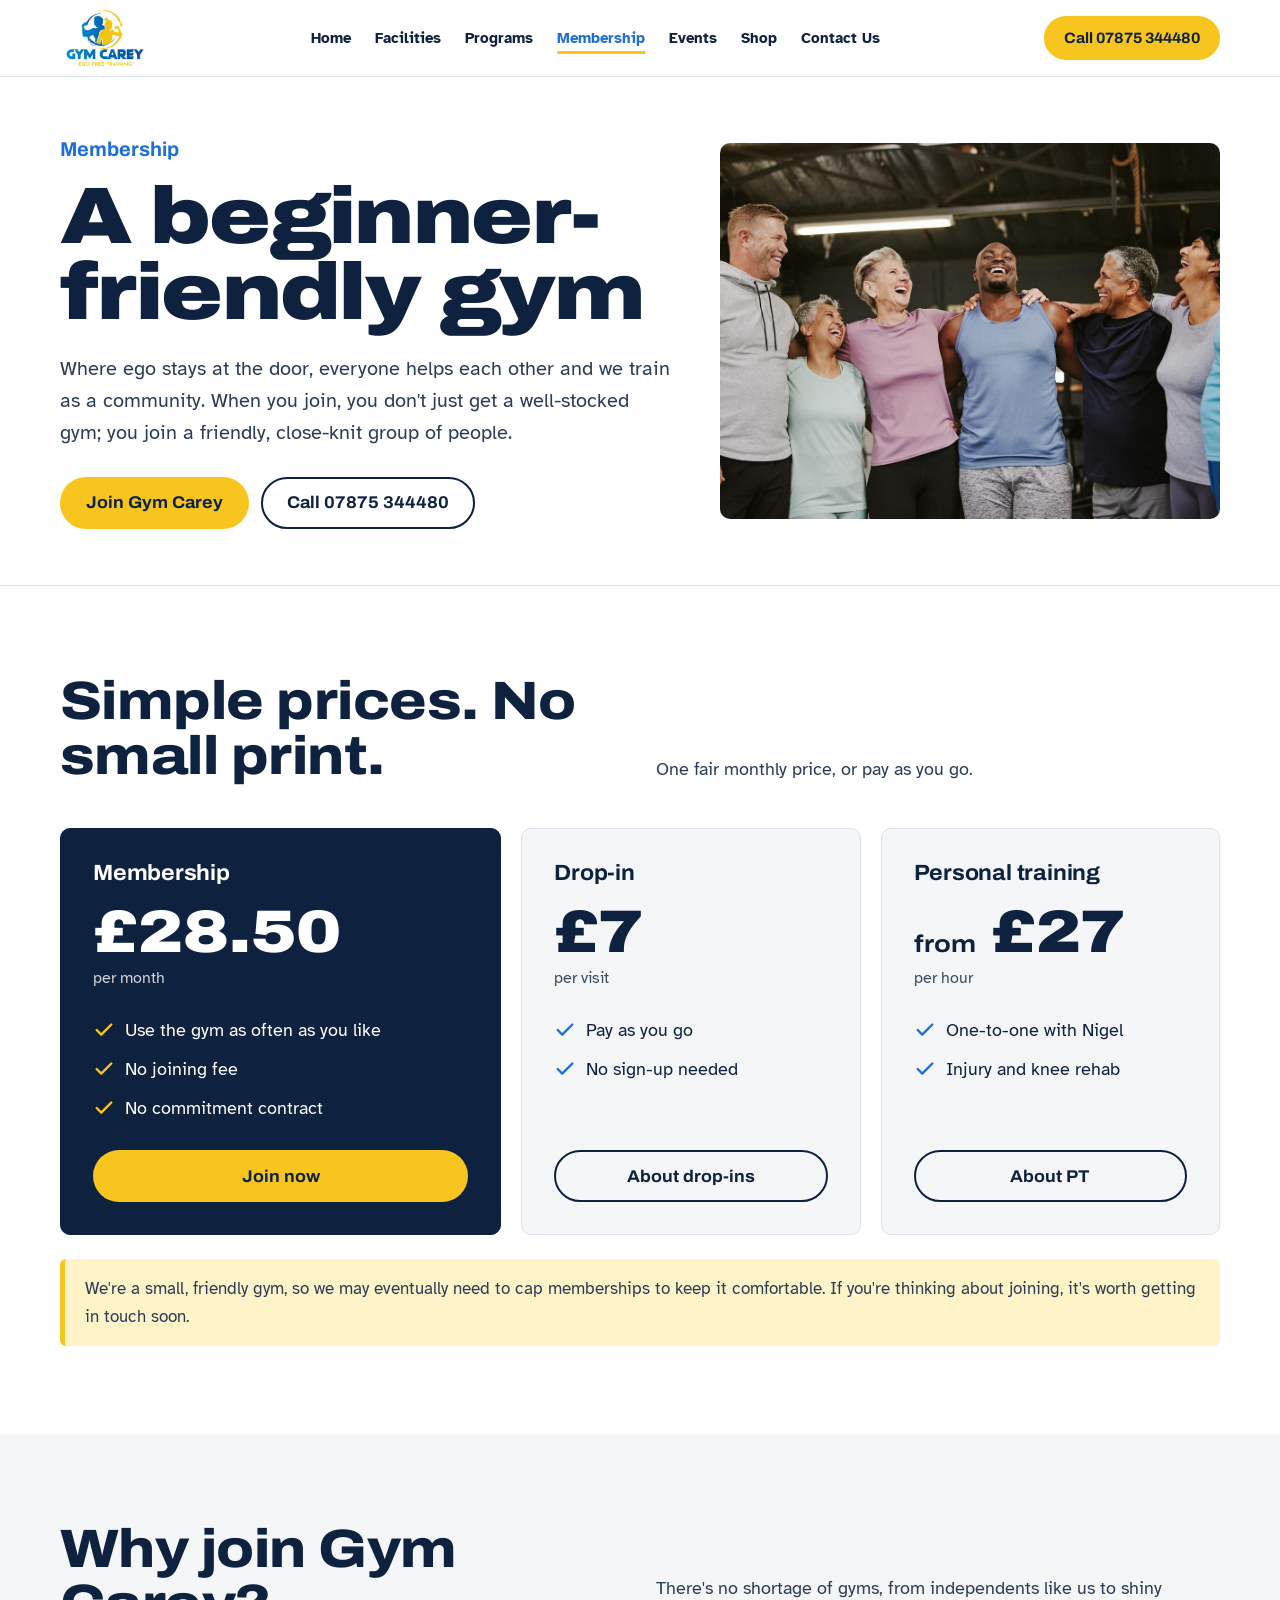
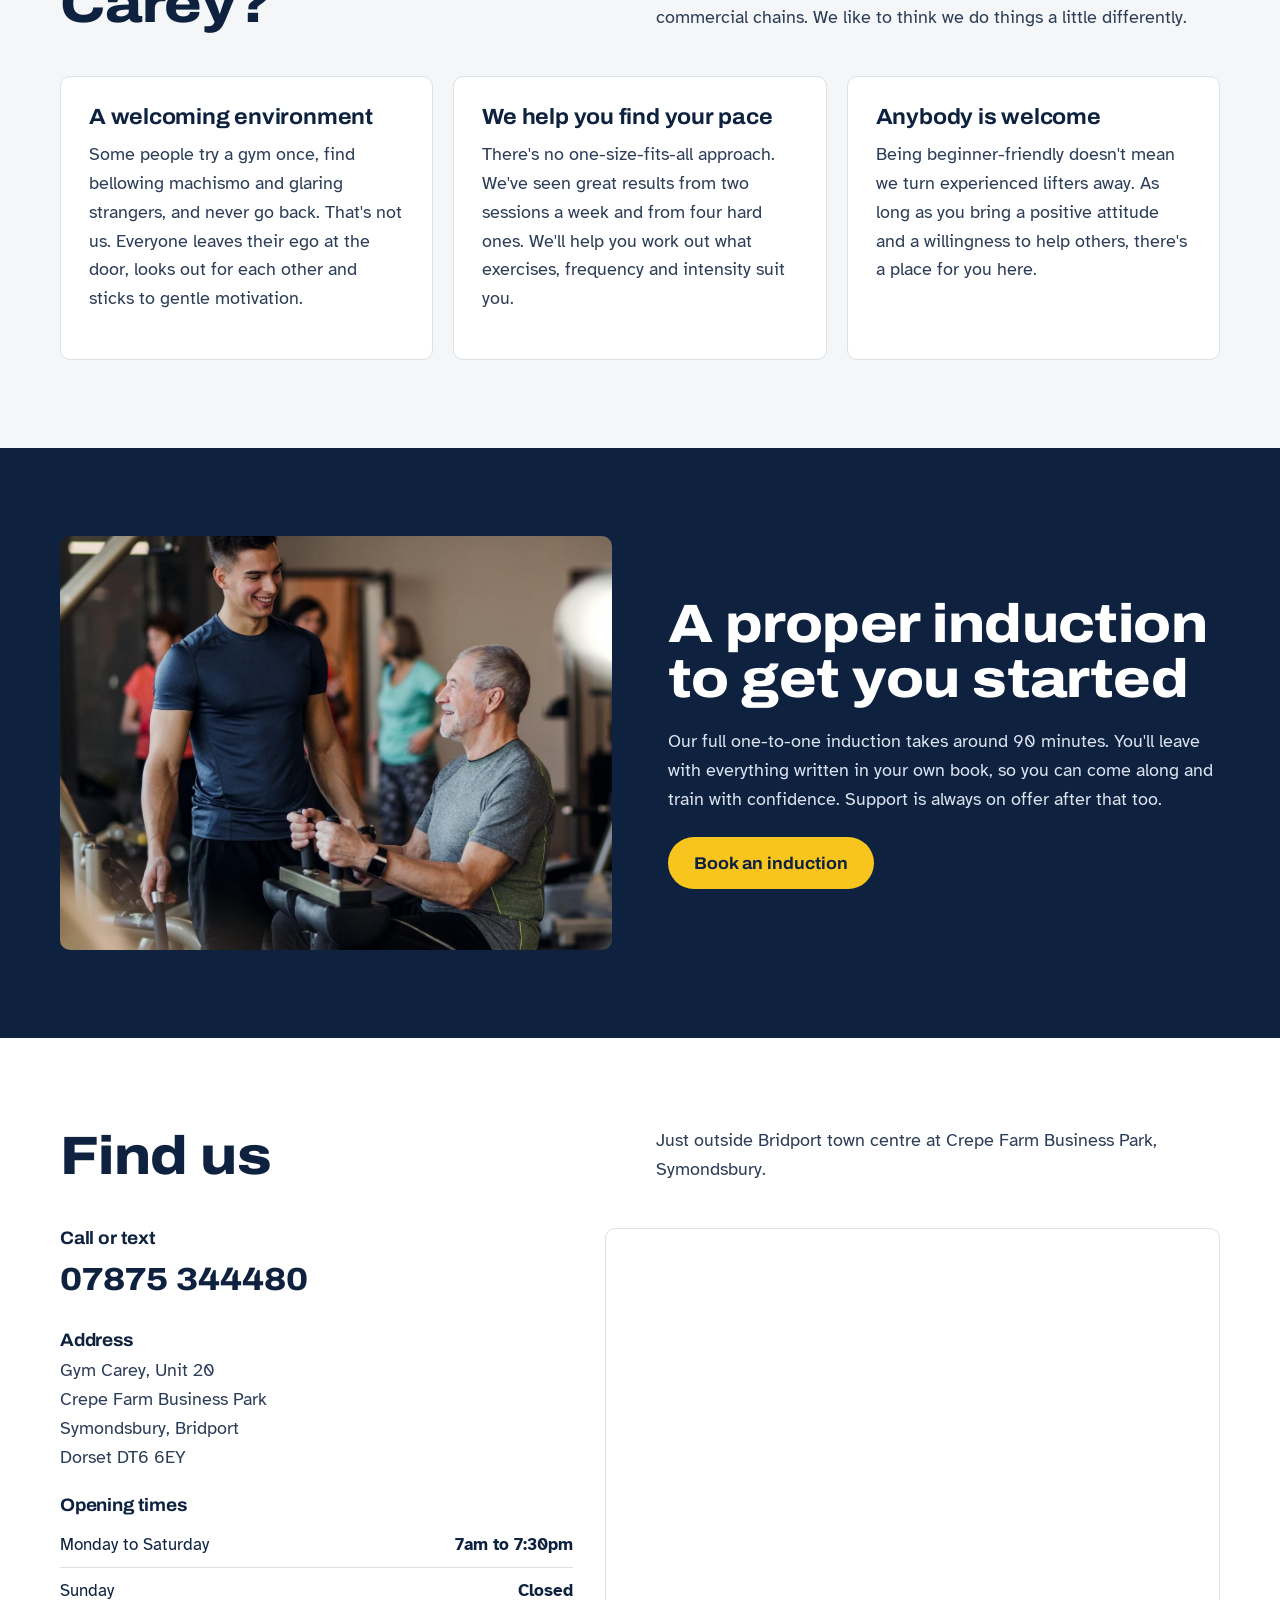
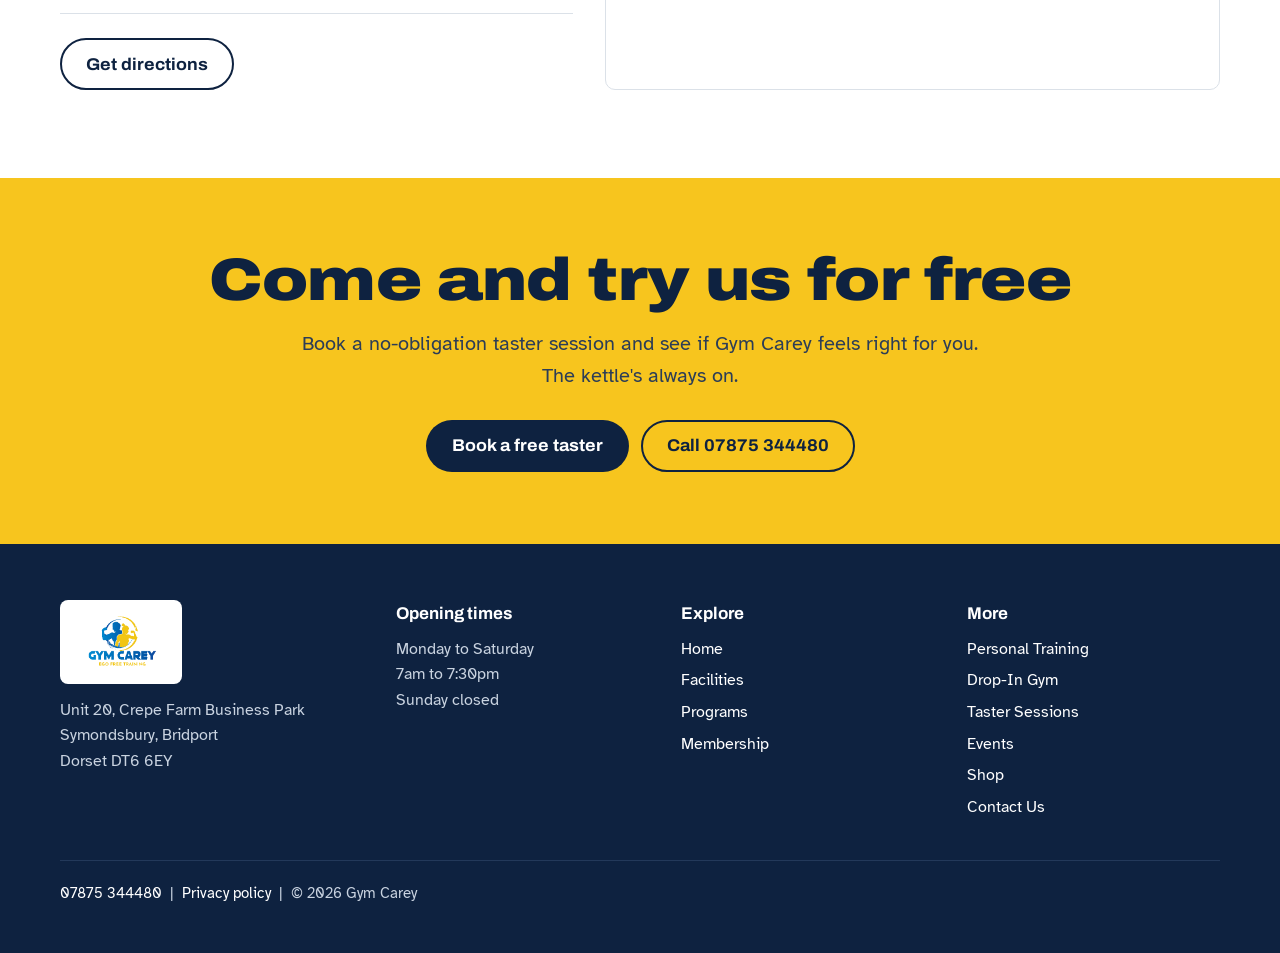
==== commit 0e444c1a: "Restore previous light design (preferred)" ====
--- a/beginner-friendly-gym/index.html
+++ b/beginner-friendly-gym/index.html
@@ -11,7 +11,7 @@
 <link rel="icon" href="../images/logo.png">
 <link rel="preconnect" href="https://fonts.googleapis.com">
 <link rel="preconnect" href="https://fonts.gstatic.com" crossorigin>
-<link href="https://fonts.googleapis.com/css2?family=Anton&family=Noto+Sans:ital,wght@0,400;0,700;1,400&display=swap" rel="stylesheet">
+<link href="https://fonts.googleapis.com/css2?family=Archivo:wdth,wght@62..125,500;62..125,700;62..125,800;62..125,900&family=Atkinson+Hyperlegible:ital,wght@0,400;0,700;1,400&display=swap" rel="stylesheet">
 <link rel="stylesheet" href="../style.css">
 <script type="application/ld+json">{"@context":"https://schema.org","@type":"ExerciseGym","name":"Gym Carey","slogan":"Ego Free Training","telephone":"+447875344480","url":"https://www.gymcarey.co.uk","address":{"@type":"PostalAddress","streetAddress":"Unit 20, Crepe Farm Business Park, Symondsbury","addressLocality":"Bridport","addressRegion":"Dorset","postalCode":"DT6 6EY","addressCountry":"GB"},"openingHoursSpecification":[{"@type":"OpeningHoursSpecification","dayOfWeek":["Monday","Tuesday","Wednesday","Thursday","Friday","Saturday"],"opens":"07:00","closes":"19:30"}],"priceRange":"£7–£28.50"}</script>
 </head>
@@ -25,9 +25,9 @@
   </div>
 </header>
 <main>
-<section class="page-hero" style="background-image:linear-gradient(90deg,rgba(13,12,85,.9),rgba(13,12,85,.45)),url('../images/bg/parallax-parallax_03.jpg')" aria-label="Gym members standing together, smiling"><div class="wrap">
-<p class="kicker">Membership</p><h1>A beginner-friendly gym</h1><p class="lede">Where ego stays at the door, everyone helps each other and we train as a community. When you join, you don't just get a well-stocked gym; you join a friendly, close-knit group of people.</p><div class="btn-row"><a class="btn btn-yellow" href="../contact/">Join Gym Carey</a><a class="btn btn-line" href="tel:07875344480">Call 07875 344480</a></div>
-</div></section><section class="grey" aria-labelledby="pr-h"><div class="wrap">
+<section class="page-hero" style="padding:0"><div class="wrap">
+<div><p class="kicker">Membership</p><h1>A beginner-friendly gym</h1><p class="lede">Where ego stays at the door, everyone helps each other and we train as a community. When you join, you don't just get a well-stocked gym; you join a friendly, close-knit group of people.</p><div class="btn-row"><a class="btn btn-yellow" href="../contact/">Join Gym Carey</a><a class="btn btn-line" href="tel:07875344480">Call 07875 344480</a></div></div>
+<img src="../images/gym-community77.jpg" alt="Gym members standing together, smiling"></div></section><section class="white" aria-labelledby="pr-h"><div class="wrap">
 <div class="head"><h2 id="pr-h">Simple prices. No small print.</h2><p>One fair monthly price, or pay as you go.</p></div>
 <div class="price-grid">
 <div class="plan main"><h3>Membership</h3><div class="amount">£28.50</div><div class="per">per month</div><ul class="ticks"><li>Use the gym as often as you like</li><li>No joining fee</li><li>No commitment contract</li></ul><a class="btn btn-yellow" href="../contact/">Join now</a></div>
@@ -45,7 +45,7 @@
 <img src="../images/personal-trainer-0431.jpg" alt="A trainer guiding someone through an exercise">
 <div><h2 id="ind-h">A proper induction to get you started</h2><p>Our full one-to-one induction takes around 90 minutes. You'll leave with everything written in your own book, so you can come along and train with confidence. Support is always on offer after that too.</p><div class="btn-row" style="margin-top:24px"><a class="btn btn-yellow" href="tel:07875344480">Book an induction</a></div></div>
 </div></section>
-<section class="grey" id="find" aria-labelledby="find-h"><div class="wrap">
+<section class="white" id="find" aria-labelledby="find-h"><div class="wrap">
 <div class="head"><h2 id="find-h">Find us</h2><p>Just outside Bridport town centre at Crepe Farm Business Park, Symondsbury.</p></div>
 <div class="find-grid"><div class="info">
 <div><h3>Call or text</h3><a class="tel" href="tel:07875344480">07875 344480</a></div>
--- a/style.css
+++ b/style.css
@@ -1,165 +1,161 @@
-:root{--navy:#0d0c55;--navy-2:#16157a;--blue:#0f4ba0;--yellow:#f1c514;--yellow-hi:#fce610;--grey:#f5f5f5;--ink:#1c1b3a;--ink-2:#44435e;--line:#e3e3ea;--head:"Anton",Impact,sans-serif;--body:"Noto Sans","Droid Sans",Arial,sans-serif}
+:root{--chalk:#f4f6f8;--paper:#fff;--ink:#0e2240;--ink-2:#2c3d57;--steel:#5b6675;--line:#dbe1e8;--blue:#1e6fd9;--blue-deep:#154f9e;--yellow:#f7c51e;--yellow-soft:#fff4c7;--radius:10px;--wide:"Archivo",system-ui,sans-serif;--body:"Atkinson Hyperlegible",system-ui,sans-serif}
 *{box-sizing:border-box}
 html{scroll-behavior:smooth;scroll-padding-top:84px}
 @media (prefers-reduced-motion:reduce){html{scroll-behavior:auto}}
-body{margin:0;background:#fff;color:var(--ink);font-family:var(--body);font-size:17px;line-height:1.65;-webkit-font-smoothing:antialiased}
+body{margin:0;background:var(--chalk);color:var(--ink);font-family:var(--body);font-size:18px;line-height:1.6;-webkit-font-smoothing:antialiased}
 img{max-width:100%;display:block}
-a{color:var(--blue)}
-a:focus-visible,button:focus-visible{outline:3px solid var(--yellow);outline-offset:3px}
-.wrap{width:min(1170px,100% - 32px);margin-inline:auto}
-h1,h2,h3{font-family:var(--head);font-weight:400;text-transform:uppercase;letter-spacing:.02em;line-height:1.05;margin:0;color:var(--navy)}
-h2{font-size:clamp(34px,4.6vw,52px)}
-h3{font-size:24px;letter-spacing:.03em}
+a{color:var(--blue-deep)}
+a:focus-visible,button:focus-visible{outline:3px solid var(--yellow);outline-offset:3px;border-radius:4px}
+.wrap{width:min(1160px,100% - 32px);margin-inline:auto}
+h1,h2,h3{font-family:var(--wide);line-height:1.02;margin:0;letter-spacing:-.01em;color:var(--ink)}
+h2{font-size:clamp(32px,5vw,54px);font-weight:800;font-stretch:112%}
+h3{font-size:22px;font-weight:700;font-stretch:105%;line-height:1.15}
 p{margin:0 0 1em}
-.lede{font-size:19px;color:var(--ink-2);max-width:60ch}
-.btn{display:inline-flex;align-items:center;justify-content:center;min-height:50px;padding:0 26px;border-radius:3px;font-family:var(--head);font-size:18px;letter-spacing:.08em;text-transform:uppercase;text-decoration:none;border:2px solid transparent;cursor:pointer;text-align:center}
-.btn-yellow{background:var(--yellow);color:var(--navy)}.btn-yellow:hover{background:var(--yellow-hi)}
-.btn-line{border-color:var(--navy);color:var(--navy);background:transparent}.btn-line:hover{background:var(--navy);color:#fff}
-.hero .btn-line,.page-hero .btn-line,.dark .btn-line,.parallax .btn-line,.band .btn-line{border-color:#fff;color:#fff}
-.hero .btn-line:hover,.page-hero .btn-line:hover,.dark .btn-line:hover,.parallax .btn-line:hover,.band .btn-line:hover{background:#fff;color:var(--navy)}
+.lede{font-size:20px;color:var(--ink-2);max-width:58ch}
+.btn{display:inline-flex;align-items:center;justify-content:center;gap:10px;min-height:52px;padding:0 24px;border-radius:999px;font-family:var(--wide);font-weight:700;font-stretch:105%;font-size:17px;text-decoration:none;border:2px solid transparent;cursor:pointer;text-align:center}
+.btn-yellow{background:var(--yellow);color:var(--ink)}.btn-yellow:hover{background:#ffd645}
+.btn-line{border-color:var(--ink);color:var(--ink);background:transparent}.btn-line:hover{background:var(--ink);color:#fff}
 .btn-row{display:flex;flex-wrap:wrap;gap:12px}
-header{position:sticky;top:0;z-index:50;background:var(--navy);box-shadow:0 2px 12px rgba(0,0,0,.25)}
-.nav{display:flex;align-items:center;justify-content:space-between;gap:16px;height:80px}
-.nav .logo img{height:66px;width:auto;background:#fff;border-radius:4px;padding:3px 8px}
-.nav ul{display:flex;gap:2px;list-style:none;margin:0;padding:0;align-items:center}
-.nav ul a{display:block;color:#fff;text-decoration:none;font-family:var(--head);letter-spacing:.06em;text-transform:uppercase;font-size:16px;padding:8px 10px}
-.nav ul a:hover,.nav ul a[aria-current]{color:var(--yellow)}
+header{position:sticky;top:0;z-index:50;background:rgba(255,255,255,.97);border-bottom:1px solid var(--line)}
+.nav{display:flex;align-items:center;justify-content:space-between;gap:16px;height:76px}
+.nav .logo img{height:62px;width:auto}
+.nav ul{display:flex;gap:4px;list-style:none;margin:0;padding:0;align-items:center}
+.nav ul a{display:block;color:var(--ink);text-decoration:none;font-weight:700;font-size:15px;padding:8px 10px;border-radius:6px}
+.nav ul a:hover,.nav ul a[aria-current]{color:var(--blue)}
+.nav ul a[aria-current]{text-decoration:underline;text-decoration-thickness:3px;text-decoration-color:var(--yellow);text-underline-offset:8px}
 .nav li.has-sub{position:relative}
-.nav .sub{display:none;position:absolute;top:100%;left:0;min-width:230px;background:var(--navy);border-top:3px solid var(--yellow);padding:6px 0;box-shadow:0 12px 30px rgba(0,0,0,.3);flex-direction:column;align-items:stretch}
+.nav .sub{display:none;position:absolute;top:100%;left:0;min-width:220px;background:#fff;border:1px solid var(--line);border-radius:var(--radius);padding:6px;box-shadow:0 12px 30px rgba(14,34,64,.12);flex-direction:column;align-items:stretch}
 .nav li.has-sub:hover .sub,.nav li.has-sub:focus-within .sub{display:flex}
-.nav .sub a{padding:10px 16px}
-.nav .call{min-height:44px;padding:0 16px;font-size:16px;white-space:nowrap}
-.menu-btn{display:none;background:none;border:0;padding:10px;color:#fff;cursor:pointer}
+.nav .call{min-height:44px;padding:0 18px;font-size:15px;white-space:nowrap}
+.menu-btn{display:none;background:none;border:0;padding:10px;color:var(--ink);cursor:pointer}
 @media (max-width:1080px){
- .nav>ul{display:none;position:absolute;left:0;right:0;top:80px;flex-direction:column;align-items:stretch;gap:0;background:var(--navy);max-height:calc(100vh - 80px);overflow:auto}
+ .nav>ul{display:none;position:absolute;left:0;right:0;top:76px;flex-direction:column;align-items:stretch;gap:0;background:#fff;border-bottom:1px solid var(--line);max-height:calc(100vh - 76px);overflow:auto}
  .nav>ul.open{display:flex}
- .nav ul a{padding:14px 16px;border-top:1px solid rgba(255,255,255,.12);font-size:18px}
+ .nav ul a{padding:14px 16px;border-top:1px solid var(--line);border-radius:0;font-size:17px}
  .nav .sub{display:flex;position:static;border:0;box-shadow:none;padding:0;min-width:0}
- .nav .sub a{padding-left:36px;font-size:16px}
+ .nav .sub a{padding-left:36px;font-weight:400}
  .menu-btn{display:block}
  .nav .call{display:none}
 }
-.hero{position:relative;min-height:min(88vh,820px);display:grid;align-items:center;text-align:center;color:#fff;background:linear-gradient(rgba(13,12,85,.55),rgba(0,0,0,.65)),url("images/bg/splash-full_image.jpg") center/cover no-repeat;padding:80px 0}
-.hero h1{color:#fff;font-size:clamp(48px,9vw,120px);line-height:.95;text-shadow:0 4px 30px rgba(0,0,0,.35)}
-.hero h1 span{display:block;color:var(--yellow)}
-.hero .lede{color:#fff;margin:22px auto 34px;font-size:clamp(19px,2.2vw,24px);max-width:40ch}
-.hero .btn-row{justify-content:center}
-.page-hero{position:relative;color:#fff;background-color:var(--navy);background-position:center;background-size:cover;background-repeat:no-repeat;padding:110px 0 100px}
-.page-hero h1{color:#fff;font-size:clamp(44px,7vw,92px);line-height:.95;max-width:16ch}
-.page-hero .kicker{color:var(--yellow);font-family:var(--head);letter-spacing:.12em;text-transform:uppercase;font-size:18px;margin:0 0 12px}
-.page-hero .lede{color:#e9e9f5;margin:20px 0 30px}
-@media (max-width:700px){.page-hero{padding:64px 0 56px}}
-.promise{background:var(--yellow);color:var(--navy)}
-.promise ul{list-style:none;margin:0;padding:18px 0;display:grid;grid-template-columns:repeat(4,1fr);gap:16px}
-.promise li{display:flex;align-items:center;gap:10px;font-family:var(--head);text-transform:uppercase;letter-spacing:.05em;font-size:18px}
-.promise svg{flex:none;width:24px;height:24px}
-@media (max-width:900px){.promise ul{grid-template-columns:1fr 1fr}.promise li{font-size:16px}}
-section{padding:84px 0}
-@media (max-width:700px){section{padding:58px 0}}
-.white{background:#fff}.grey{background:var(--grey)}
-.dark{background:var(--navy);color:#fff}.dark h2,.dark h3{color:#fff}.dark p{color:#dcdcf0}
-.parallax{position:relative;color:#fff;background-color:var(--navy);background-position:center;background-size:cover;background-repeat:no-repeat;background-attachment:fixed;padding:120px 0}
-.parallax h2,.parallax h3{color:#fff}.parallax p{color:#ececf8}
-@media (max-width:900px){.parallax{background-attachment:scroll;padding:80px 0}}
-.center{text-align:center}.center .lede,.center p{margin-left:auto;margin-right:auto;max-width:62ch}.center .btn-row{justify-content:center}
-.rule{width:80px;height:5px;background:var(--yellow);margin:18px 0 26px;border:0}
-.center .rule{margin-left:auto;margin-right:auto}
+.hero{background:var(--paper);padding:56px 0 0;overflow:hidden}
+.hero-grid{display:grid;grid-template-columns:1.05fr .95fr;gap:48px;align-items:end}
+.hero h1{font-size:clamp(46px,8vw,104px);font-weight:900;font-stretch:118%;line-height:.92;letter-spacing:-.02em}
+.hero h1 .ego{display:block;color:var(--blue)}
+.hero .lede{margin:24px 0 32px}
+.hero .btn-row{margin-bottom:40px}
+.hero-photo{position:relative;align-self:stretch}
+.hero-photo img{width:100%;height:100%;min-height:420px;object-fit:cover;border-radius:var(--radius) var(--radius) 0 0}
+.price-badge{position:absolute;left:-28px;bottom:36px;background:var(--yellow);color:var(--ink);border-radius:50%;width:168px;height:168px;display:grid;place-content:center;text-align:center;box-shadow:0 10px 30px rgba(14,34,64,.25);transform:rotate(-8deg)}
+.price-badge strong{font-family:var(--wide);font-weight:900;font-stretch:115%;font-size:42px;line-height:1}
+.price-badge span{font-size:14px;font-weight:700;line-height:1.25}
+@media (max-width:900px){.hero{padding-top:36px}.hero-grid{grid-template-columns:1fr;gap:8px}.hero-photo img{min-height:300px;max-height:380px}.price-badge{left:auto;right:12px;bottom:auto;top:-40px;width:128px;height:128px}.price-badge strong{font-size:32px}.price-badge span{font-size:12px}}
+.page-hero{background:var(--paper);border-bottom:1px solid var(--line)}
+.page-hero .wrap{display:grid;grid-template-columns:1.1fr .9fr;gap:48px;align-items:center;padding:56px 0}
+.page-hero h1{font-size:clamp(40px,6.5vw,80px);font-weight:900;font-stretch:118%;line-height:.95;letter-spacing:-.02em}
+.page-hero .kicker{color:var(--blue);font-family:var(--wide);font-weight:700;font-size:20px;margin:0 0 14px}
+.page-hero .lede{margin:22px 0 28px}
+.page-hero img{width:100%;aspect-ratio:4/3;object-fit:cover;border-radius:var(--radius)}
+@media (max-width:860px){.page-hero .wrap{grid-template-columns:1fr;gap:28px;padding:40px 0}}
+.promise{background:var(--ink);color:#fff}
+.promise ul{list-style:none;margin:0;padding:22px 0;display:grid;grid-template-columns:repeat(4,1fr);gap:16px}
+.promise li{display:flex;align-items:center;gap:12px;font-weight:700;font-size:17px}
+.promise svg{flex:none;width:26px;height:26px;color:var(--yellow)}
+@media (max-width:900px){.promise ul{grid-template-columns:1fr 1fr}}
+@media (max-width:480px){.promise li{font-size:15px}}
+section{padding:88px 0}
+@media (max-width:700px){section{padding:60px 0}}
+.white{background:var(--paper)}
+.dark{background:var(--ink);color:#fff}.dark h2,.dark h3{color:#fff}.dark p{color:#dbe3ee}
 .head{display:grid;grid-template-columns:1fr 1fr;gap:32px;align-items:end;margin-bottom:44px}
-.head p{color:var(--ink-2);margin:0}.dark .head p,.parallax .head p{color:#dcdcf0}
-@media (max-width:800px){.head{grid-template-columns:1fr;gap:14px}}
+.head p{color:var(--ink-2);margin:0}.dark .head p{color:#c9d3e0}
+@media (max-width:800px){.head{grid-template-columns:1fr;gap:16px}}
 .split{display:grid;grid-template-columns:1fr 1fr;gap:56px;align-items:center}
-.split img{width:100%;aspect-ratio:4/3;object-fit:cover;border-radius:3px;box-shadow:0 18px 40px rgba(13,12,85,.18)}
-.split h2{margin-bottom:6px}
-.split p{color:var(--ink-2)}.dark .split p{color:#dcdcf0}
+.split img{width:100%;aspect-ratio:4/3;object-fit:cover;border-radius:var(--radius)}
+.split h2{margin-bottom:20px}
+.split p{color:var(--ink-2)}.dark .split p{color:#dbe3ee}
 @media (max-width:860px){.split{grid-template-columns:1fr;gap:28px}}
-.band{background:var(--navy);color:#fff;padding:44px 0}
-.band .wrap{display:flex;gap:28px;align-items:center;justify-content:space-between;flex-wrap:wrap}
-.band h2{color:#fff;font-size:clamp(30px,3.6vw,42px)}.band p{color:#dcdcf0;margin:8px 0 0;max-width:62ch}
-.cards{display:grid;grid-template-columns:repeat(3,1fr);gap:22px}
-.cards.four{grid-template-columns:repeat(4,1fr)}
-.card{background:#fff;border-top:5px solid var(--yellow);border-radius:3px;padding:28px;display:flex;flex-direction:column;box-shadow:0 10px 30px rgba(13,12,85,.08)}
-.white .card{background:var(--grey);box-shadow:none}
-.grey .tags li{background:#fff}
+.cards{display:grid;grid-template-columns:repeat(3,1fr);gap:20px}
+.card{background:var(--paper);border:1px solid var(--line);border-radius:var(--radius);padding:28px;display:flex;flex-direction:column}
+.chalk .card,section:not(.white) .card{background:var(--paper)}
+.white .card{background:var(--chalk)}
 .card p{color:var(--ink-2);margin:10px 0 18px}
-.card .more{margin-top:auto;font-family:var(--head);letter-spacing:.08em;text-transform:uppercase;color:var(--blue);text-decoration:none}
-.card .more:hover{color:var(--navy)}
-.card .tag{display:inline-block;align-self:flex-start;background:var(--navy);color:var(--yellow);font-family:var(--head);letter-spacing:.06em;text-transform:uppercase;font-size:15px;padding:3px 12px;margin-bottom:14px}
-@media (max-width:1000px){.cards.four{grid-template-columns:1fr 1fr}}
-@media (max-width:860px){.cards,.cards.four{grid-template-columns:1fr}}
+.card .more{margin-top:auto;font-family:var(--wide);font-weight:700;color:var(--blue-deep);text-decoration:none}
+.card .more:hover{text-decoration:underline}
+.card .tag{display:inline-block;align-self:flex-start;background:var(--yellow);color:var(--ink);font-weight:700;font-size:15px;padding:2px 12px;border-radius:999px;margin-bottom:14px}
+@media (max-width:860px){.cards{grid-template-columns:1fr}}
 .steps{counter-reset:s}
-.steps .card::before{counter-increment:s;content:counter(s);display:grid;place-content:center;width:54px;height:54px;background:var(--navy);color:var(--yellow);font-family:var(--head);font-size:28px;margin-bottom:18px}
+.steps .card::before{counter-increment:s;content:counter(s);display:grid;place-content:center;width:52px;height:52px;border-radius:50%;background:var(--blue);color:#fff;font-family:var(--wide);font-weight:900;font-size:24px;margin-bottom:20px}
 .price-grid{display:grid;grid-template-columns:1.3fr 1fr 1fr;gap:20px}
-.plan{border:1px solid var(--line);border-top:5px solid var(--yellow);border-radius:3px;padding:32px;display:flex;flex-direction:column;background:#fff}
-.plan.main{background:var(--navy);color:#fff;border-color:var(--navy);border-top-color:var(--yellow)}
+.plan{border:1px solid var(--line);border-radius:var(--radius);padding:32px;display:flex;flex-direction:column;background:var(--chalk)}
+.plan.main{background:var(--ink);color:#fff;border-color:var(--ink)}
 .plan.main h3,.plan.main .amount{color:#fff}
-.plan .amount{font-family:var(--head);font-size:68px;line-height:1;margin:14px 0 4px;color:var(--navy)}
-.plan .amount small{font-size:.38em;letter-spacing:.06em;text-transform:uppercase}
-.plan .per{font-size:15px;opacity:.85;text-transform:uppercase;letter-spacing:.08em}
+.plan .amount{font-family:var(--wide);font-weight:900;font-stretch:115%;font-size:60px;line-height:1;margin:16px 0 4px;color:var(--ink)}
+.plan .amount small{font-size:.4em;font-weight:700}
+.plan .per{font-size:16px;opacity:.8}
 .plan .btn{margin-top:auto}
 .price-grid.pt{grid-template-columns:1fr 1.4fr}
 .price-grid.two{grid-template-columns:1fr 1fr}
 @media (max-width:900px){.price-grid,.price-grid.pt,.price-grid.two{grid-template-columns:1fr}}
-.ticks{list-style:none;padding:0;margin:22px 0 28px;display:grid;gap:10px}
+.ticks{list-style:none;padding:0;margin:24px 0 28px;display:grid;gap:10px}
 .ticks li{display:flex;gap:10px;align-items:flex-start}
-.ticks li::before{content:"";flex:none;width:22px;height:22px;margin-top:3px;background:var(--blue);-webkit-mask:url("data:image/svg+xml,%3Csvg xmlns='http://www.w3.org/2000/svg' viewBox='0 0 24 24' fill='none' stroke='black' stroke-width='2.8' stroke-linecap='round' stroke-linejoin='round'%3E%3Cpath d='M20 6 9 17l-5-5'/%3E%3C/svg%3E") center/contain no-repeat;mask:url("data:image/svg+xml,%3Csvg xmlns='http://www.w3.org/2000/svg' viewBox='0 0 24 24' fill='none' stroke='black' stroke-width='2.8' stroke-linecap='round' stroke-linejoin='round'%3E%3Cpath d='M20 6 9 17l-5-5'/%3E%3C/svg%3E") center/contain no-repeat}
-.plan.main .ticks li::before,.dark .ticks li::before,.parallax .ticks li::before{background:var(--yellow)}
-.note{margin:24px 0 0;padding:16px 20px;background:#fff8d6;border-left:6px solid var(--yellow);color:var(--ink-2);font-size:16px}
-.parallax .note,.dark .note{background:rgba(255,255,255,.08);color:#fff}
-.big-price{font-family:var(--head);font-size:clamp(72px,10vw,120px);line-height:1;color:var(--navy);white-space:nowrap}
-.big-price small{font-size:.28em;letter-spacing:.08em;text-transform:uppercase;color:var(--ink-2)}
+.ticks li::before{content:"";flex:none;width:22px;height:22px;margin-top:3px;background:var(--blue);-webkit-mask:url("data:image/svg+xml,%3Csvg xmlns='http://www.w3.org/2000/svg' viewBox='0 0 24 24' fill='none' stroke='black' stroke-width='2.6' stroke-linecap='round' stroke-linejoin='round'%3E%3Cpath d='M20 6 9 17l-5-5'/%3E%3C/svg%3E") center/contain no-repeat;mask:url("data:image/svg+xml,%3Csvg xmlns='http://www.w3.org/2000/svg' viewBox='0 0 24 24' fill='none' stroke='black' stroke-width='2.6' stroke-linecap='round' stroke-linejoin='round'%3E%3Cpath d='M20 6 9 17l-5-5'/%3E%3C/svg%3E") center/contain no-repeat}
+.plan.main .ticks li::before,.dark .ticks li::before{background:var(--yellow)}
+.note{margin:24px 0 0;padding:16px 20px;background:var(--yellow-soft);border-left:5px solid var(--yellow);border-radius:6px;color:var(--ink-2);font-size:17px}
 .kit-grid{display:grid;grid-template-columns:1fr 1fr;gap:48px;align-items:start}
 .kit-photos{display:grid;grid-template-columns:1fr 1fr;gap:12px}
-.kit-photos img{width:100%;aspect-ratio:1/1;object-fit:cover;border-radius:3px}
+.kit-photos img{width:100%;aspect-ratio:1/1;object-fit:cover;border-radius:var(--radius)}
 .kit-photos img:first-child{grid-column:span 2;aspect-ratio:16/10}
 .kit-lists{display:grid;gap:28px}
-.kit-lists h3{padding-bottom:8px;border-bottom:4px solid var(--yellow);display:inline-block;margin-bottom:12px}
+.kit-lists h3{padding-bottom:10px;border-bottom:3px solid var(--yellow);display:inline-block;margin-bottom:12px}
 .tags{display:flex;flex-wrap:wrap;gap:8px;list-style:none;margin:0;padding:0}
-.tags li{background:var(--grey);border-left:3px solid var(--navy);padding:6px 12px;font-size:15px}
+.tags li{background:var(--paper);border:1px solid var(--line);border-radius:999px;padding:6px 14px;font-size:16px}
+.white .tags li{background:var(--chalk)}
 .extras{display:grid;grid-template-columns:repeat(4,1fr);gap:16px}
-.extra{background:#fff;border-top:5px solid var(--yellow);padding:22px;box-shadow:0 10px 30px rgba(13,12,85,.08)}
-.extra svg{width:34px;height:34px;color:var(--navy);margin-bottom:10px}
-.extra strong{display:block;font-family:var(--head);font-weight:400;text-transform:uppercase;letter-spacing:.04em;font-size:20px;color:var(--navy);margin-bottom:4px}
-.extra span{color:var(--ink-2);font-size:15px;line-height:1.45}
+.extra{background:var(--paper);border-radius:var(--radius);padding:22px;border:1px solid var(--line)}
+.extra svg{width:32px;height:32px;color:var(--blue);margin-bottom:10px}
+.extra strong{display:block;font-family:var(--wide);font-stretch:105%;font-size:18px;margin-bottom:4px}
+.extra span{color:var(--ink-2);font-size:16px;line-height:1.45}
 @media (max-width:900px){.kit-grid{grid-template-columns:1fr}.extras{grid-template-columns:1fr 1fr}}
 @media (max-width:480px){.extras{grid-template-columns:1fr}}
-.people{display:grid;grid-template-columns:1fr 1fr;gap:24px}
-.person{background:var(--navy-2);border-top:5px solid var(--yellow);padding:34px}
-.person h3{font-size:34px;color:#fff}
-.person .role{color:var(--yellow);font-family:var(--head);letter-spacing:.08em;text-transform:uppercase;margin:4px 0 16px;font-size:16px}
-.person p{margin:0 0 .9em;color:#dcdcf0}
-.person a{color:var(--yellow)}
-.rehab{margin-top:24px;background:var(--yellow);padding:28px 32px;display:flex;gap:24px;align-items:center;justify-content:space-between;flex-wrap:wrap}
-.rehab h3{font-size:28px;color:var(--navy)}.rehab p{margin:6px 0 0;color:var(--navy);max-width:60ch}
-.rehab .btn-yellow{background:var(--navy);color:#fff}
-@media (max-width:800px){.people{grid-template-columns:1fr}}
+.people{display:grid;grid-template-columns:1fr 1fr;gap:20px}
+.person{background:#16304f;border-radius:var(--radius);padding:32px;display:grid;grid-template-columns:auto 1fr;gap:20px;align-items:start}
+.mono{width:72px;height:72px;border-radius:50%;background:var(--yellow);color:var(--ink);display:grid;place-content:center;font-family:var(--wide);font-weight:900;font-size:30px}
+.person .role{color:var(--yellow);font-weight:700;margin:6px 0 12px;font-size:16px}
+.person p{margin:0 0 .8em}
+.person a{color:#fff}
+.band{margin-top:20px;background:var(--blue);border-radius:var(--radius);padding:28px 32px;display:flex;gap:24px;align-items:center;justify-content:space-between;flex-wrap:wrap}
+.band h3{font-size:26px;color:#fff}.band p{margin:6px 0 0;color:#e6efff;max-width:60ch}
+@media (max-width:800px){.people{grid-template-columns:1fr}.person{grid-template-columns:1fr}}
 .quals{columns:2;column-gap:40px;list-style:none;padding:0;margin:0}
 .quals li{break-inside:avoid;padding:14px 0 14px 34px;border-bottom:1px solid var(--line);position:relative}
-.quals li::before{content:"";position:absolute;left:0;top:20px;width:18px;height:18px;background:var(--yellow)}
+.quals li::before{content:"";position:absolute;left:0;top:19px;width:20px;height:20px;border-radius:50%;background:var(--yellow)}
 @media (max-width:760px){.quals{columns:1}}
-.hours{width:100%;border-collapse:collapse;font-size:16px}
+.hours{width:100%;border-collapse:collapse;font-size:17px}
 .hours td{padding:9px 0;border-bottom:1px solid var(--line)}
 .hours td:last-child{text-align:right;font-weight:700}
 .find-grid{display:grid;grid-template-columns:1fr 1.2fr;gap:32px}
-.info{display:grid;gap:22px;align-content:start}
-.info h3{font-size:20px;margin-bottom:6px}
+.info{display:grid;gap:24px;align-content:start}
+.info h3{font-size:18px;margin-bottom:6px}
 .info p{margin:0;color:var(--ink-2)}
-.info a.tel{font-family:var(--head);font-size:40px;letter-spacing:.03em;color:var(--navy);text-decoration:none}
-.map{overflow:hidden;border:1px solid var(--line);min-height:400px}
+.info a.tel{font-family:var(--wide);font-weight:800;font-stretch:110%;font-size:32px;color:var(--ink);text-decoration:none}
+.map{border-radius:var(--radius);overflow:hidden;border:1px solid var(--line);min-height:400px}
 .map iframe{width:100%;height:100%;min-height:400px;border:0;display:block}
 @media (max-width:800px){.find-grid{grid-template-columns:1fr}}
-.cta{background:linear-gradient(rgba(13,12,85,.82),rgba(13,12,85,.82)),url("images/bg/parallax-parallax_05.jpg") center/cover;padding:84px 0;text-align:center;color:#fff}
-.cta h2{color:#fff;font-size:clamp(36px,5.5vw,64px)}
-.cta p{font-size:19px;margin:16px auto 28px;max-width:52ch;color:#e9e9f5}
-.cta .btn-line{border-color:#fff;color:#fff}.cta .btn-line:hover{background:#fff;color:var(--navy)}
+.cta{background:var(--yellow);padding:72px 0;text-align:center}
+.cta h2{font-size:clamp(32px,5.5vw,60px);font-stretch:118%;font-weight:900}
+.cta p{font-size:20px;margin:16px auto 28px;max-width:52ch;color:var(--ink-2)}
+.cta .btn-yellow{background:var(--ink);color:#fff}.cta .btn-yellow:hover{background:var(--ink-2)}
 .cta .btn-row{justify-content:center}
-footer{background:#08073a;color:#c3c3dc;padding:56px 0 110px;font-size:15px}
+footer{background:var(--ink);color:#c9d3e0;padding:56px 0 110px;font-size:16px}
 .foot{display:grid;grid-template-columns:1.2fr 1fr 1fr 1fr;gap:32px}
-.foot img{height:88px;width:auto;background:#fff;border-radius:4px;padding:6px 10px;margin-bottom:14px}
-.foot h4{font-family:var(--head);font-weight:400;letter-spacing:.08em;text-transform:uppercase;color:var(--yellow);font-size:18px;margin:0 0 10px}
+.foot img{height:84px;width:auto;background:#fff;border-radius:8px;padding:6px 10px;margin-bottom:14px}
+.foot h4{font-family:var(--wide);color:#fff;font-size:17px;margin:0 0 10px}
 .foot ul{list-style:none;margin:0;padding:0;display:grid;gap:6px}
-footer a{color:#fff;text-decoration:none}footer a:hover{color:var(--yellow)}
-.legal{margin-top:40px;padding-top:20px;border-top:1px solid #1e1d5c;font-size:14px}
+footer a{color:#fff;text-decoration:none}footer a:hover{text-decoration:underline}
+.legal{margin-top:40px;padding-top:20px;border-top:1px solid #23395a;font-size:15px}
 @media (max-width:860px){.foot{grid-template-columns:1fr 1fr}}
 @media (min-width:701px){footer{padding-bottom:48px}}
 .mobile-bar{display:none}
-@media (max-width:700px){.mobile-bar{display:grid;grid-template-columns:1fr 1fr;gap:8px;position:fixed;left:0;right:0;bottom:0;z-index:60;padding:10px 12px calc(10px + env(safe-area-inset-bottom));background:var(--navy);box-shadow:0 -6px 20px rgba(0,0,0,.25)}.mobile-bar .btn{min-height:48px;font-size:17px;padding:0 12px}.mobile-bar .btn-line{border-color:#fff;color:#fff}}
+@media (max-width:700px){.mobile-bar{display:grid;grid-template-columns:1fr 1fr;gap:8px;position:fixed;left:0;right:0;bottom:0;z-index:60;padding:10px 12px calc(10px + env(safe-area-inset-bottom));background:#fff;border-top:1px solid var(--line);box-shadow:0 -6px 20px rgba(14,34,64,.12)}.mobile-bar .btn{min-height:48px;font-size:16px;padding:0 12px}}
+.prose{max-width:68ch}
+.prose p{color:var(--ink-2)}
